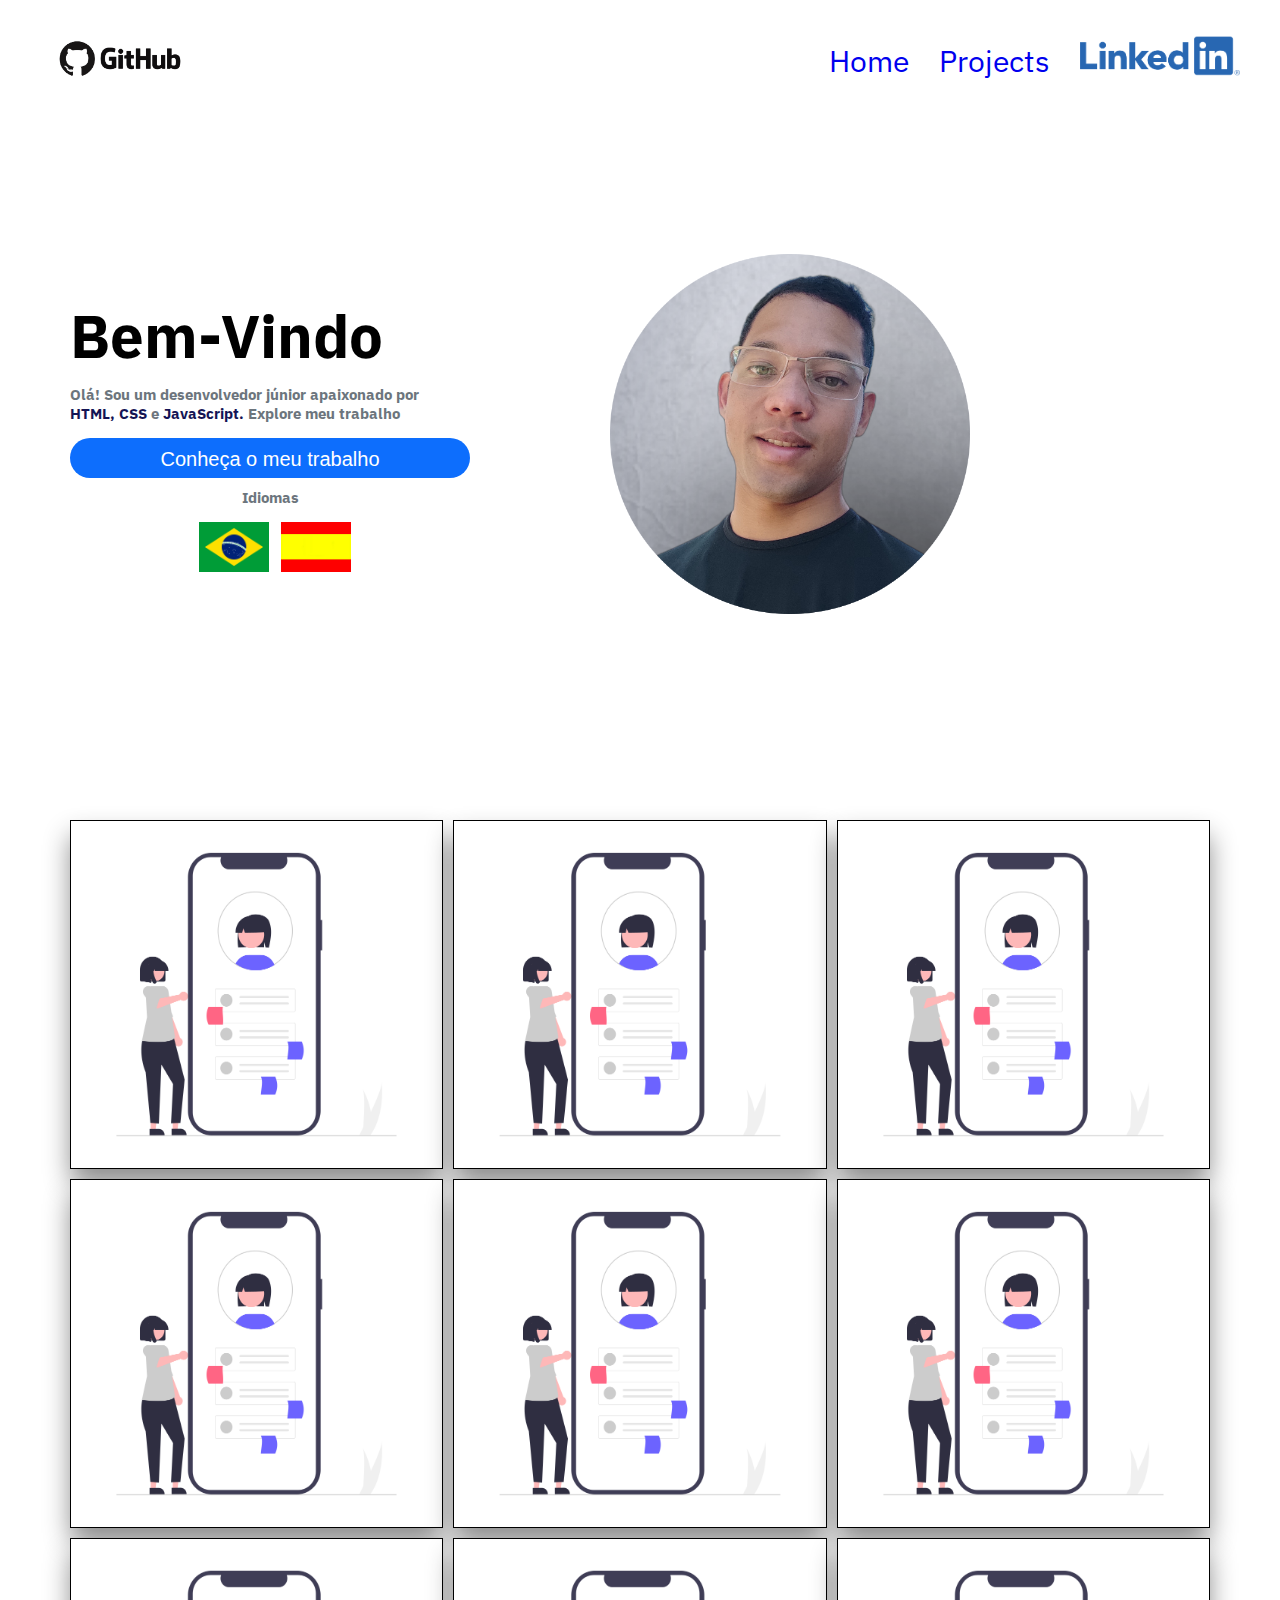
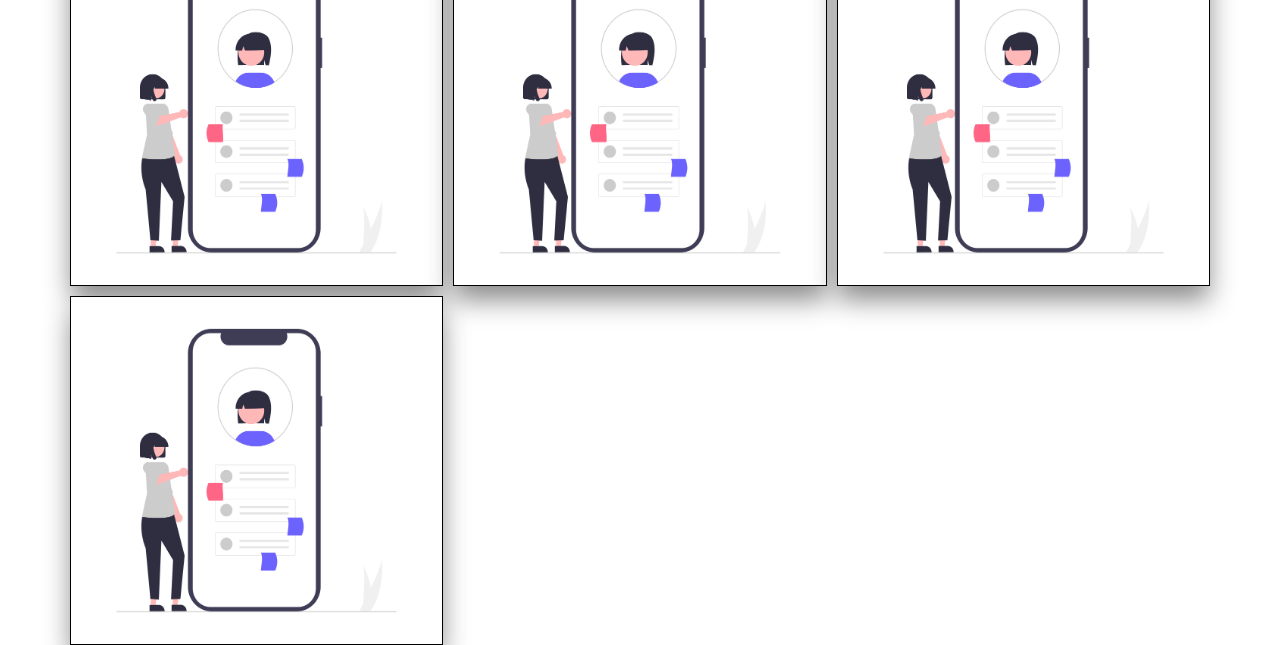
==== index.html @ db689c76 "colocando estilos no element" ====
<!DOCTYPE html>
<html lang="pt-br">

<head>
    <meta charset="UTF-8">
    <link rel="preconnect" href="https://fonts.gstatic.com" crossorigin>
    <link rel="preconnect" href="https://fonts.googleapis.com">
    <meta name="viewport" content="width=device-width, initial-scale=1.0">
    <link rel="stylesheet" href="./style/style.css">
    <script type="module" src="./scrips/script.js"></script>
    <link
        href="https://fonts.googleapis.com/css2?family=IBM+Plex+Sans:ital,wght@;0,500;0,600;1,700&family=Roboto:wght@400;700&display=swap"
        rel="stylesheet">
    <title>Portifolio</title>
</head>
<header>
    <a href="https://github.com/Eliascolin"><img src="./img/githubImagi.png" alt="GitHub Image"></a>
    <ul>
        <li><a href="#">Home</a></li>
        <li><a href="#Projects">Projects</a></li>
        <li><a href="https://www.linkedin.com/in/elias-colina-268829264/"><img src="./img/linkedin.png"
                    alt="LinkedIn Image"></a></li>
    </ul>
</header>

<main>
    <section>
        <div class="section-container">
            <h1>Bem-Vindo</h1>
            <div class="section-text">
                <p>Olá! Sou um desenvolvedor júnior apaixonado por <br> <span>HTML, CSS</span> e
                    <span>JavaScript.</span> Explore meu trabalho </p>
                <button> <a href="#Projects">Conheça o meu trabalho</a></button>
            </div>
            <div class="flags-container">
                <p>Idiomas</p>
                <img src="./img/bandera_brasil.png" alt="Brazil Flag">
                <img src="./img/bandera_espanha.png" alt="Spain Flag">
            </div>
        </div>
    </section>

    <div class="image-container">
        <img src="./img/profile-pic (2).png" alt="foto do pessoal de aprecentaçao">
    </div>
</main>

<section id="Projects">


    

    <div class="element">

        <a href="">
            <figure>

                <img src="./img/Projects img/todo-projet.png" alt="projeto tu-do">
                <div class="capa">

                    <h3>Lorem.</h3>
                    <p>
                        Lorem ipsum dolor sit amet consectetur adipisicing.
                    </p>


                </div>
                <p>Elemento 2</p>


            </figure>
        </a>

    </div>

    <div class="element">

        <a href="">
            <figure>

                <img src="./img/Projects img/todo-projet.png" alt="projeto tu-do">
                <div class="capa">

                    <h3>Lorem.</h3>
                    <p>
                        Lorem ipsum dolor sit amet consectetur adipisicing.
                    </p>


                </div>
                <p>Elemento 2</p>


            </figure>
        </a>

    </div>

    <div class="element">

        <a href="">
            <figure>

                <img src="./img/Projects img/todo-projet.png" alt="projeto tu-do">
                <div class="capa">

                    <h3>Lorem.</h3>
                    <p>
                        Lorem ipsum dolor sit amet consectetur adipisicing.
                    </p>


                </div>
                <p>Elemento 2</p>


            </figure>
        </a>

    </div>

    <div class="element">

        <a href="">
            <figure>

                <img src="./img/Projects img/todo-projet.png" alt="projeto tu-do">
                <div class="capa">

                    <h3>Lorem.</h3>
                    <p>
                        Lorem ipsum dolor sit amet consectetur adipisicing.
                    </p>


                </div>
                <p>Elemento 2</p>


            </figure>
        </a>

    </div>

    <div class="element">

        <a href="">
            <figure>

                <img src="./img/Projects img/todo-projet.png" alt="projeto tu-do">
                <div class="capa">

                    <h3>Lorem.</h3>
                    <p>
                        Lorem ipsum dolor sit amet consectetur adipisicing.
                    </p>


                </div>
                <p>Elemento 2</p>


            </figure>
        </a>

    </div>

    <div class="element">

        <a href="">
            <figure>

                <img src="./img/Projects img/todo-projet.png" alt="projeto tu-do">
                <div class="capa">

                    <h3>Lorem.</h3>
                    <p>
                        Lorem ipsum dolor sit amet consectetur adipisicing.
                    </p>


                </div>
                <p>Elemento 2</p>


            </figure>
        </a>

    </div>
    <div class="element">

        <a href="">
            <figure>

                <img src="./img/Projects img/todo-projet.png" alt="projeto tu-do">
                <div class="capa">

                    <h3>Lorem.</h3>
                    <p>
                        Lorem ipsum dolor sit amet consectetur adipisicing.
                    </p>


                </div>
                <p>Elemento 2</p>


            </figure>
        </a>

    </div>

    <div class="element">

        <a href="">
            <figure>

                <img src="./img/Projects img/todo-projet.png" alt="projeto tu-do">
                <div class="capa">

                    <h3>Lorem.</h3>
                    <p>
                        Lorem ipsum dolor sit amet consectetur adipisicing.
                    </p>


                </div>
                <p>Elemento 2</p>


            </figure>
        </a>

    </div>

    <div class="element">

        <a href="">
            <figure>

                <img src="./img/Projects img/todo-projet.png" alt="projeto tu-do">
                <div class="capa">

                    <h3>Lorem.</h3>
                    <p>
                        Lorem ipsum dolor sit amet consectetur adipisicing.
                    </p>


                </div>
                <p>Elemento 2</p>


            </figure>
        </a>

    </div>

    <div class="element">

        <a href="">
            <figure>

                <img src="./img/Projects img/todo-projet.png" alt="projeto tu-do">
                <div class="capa">

                    <h3>Lorem.</h3>
                    <p>
                        Lorem ipsum dolor sit amet consectetur adipisicing.
                    </p>


                </div>
                <p>Elemento 2</p>


            </figure>
        </a>

    </div>



</section>

</body>

</html>
---- style/style.css ----
*{
margin: 0;
padding: 0;
box-sizing: border-box;
text-decoration: none;
list-style: none;
}



 :root{
   font-size: 62.5%;
   font-family: "IBM Plex Sans", sans-serif;
   --bs-btn-bg: #0d6efd;
   --bs-white: #fff;
  
    
} 


header{

width: 100%;
height: 12rem;
display: flex;
justify-content: space-between;
align-items: center;
padding: 4em;

}

header ul{

    display: flex;
    gap: 3rem;
    font-size: 3em;
    align-items: center;
    

}



header img{

    max-width: 100%;
    width: 16rem;
   

}


main{
    display: flex;
    justify-content: space-between;
    padding: 7rem;
    width: 100%;
    height: 70vh;
    align-items: center;

    
    }





.section-container{



display: flex;
flex-direction: column;
gap: 1em;


}

.section-container h1{

font-size: 6em;
font-weight: 700;
font-style: normal;
}

.section-container p{


    font-size: 1.5em;
    font-weight: 700;
    font-style: normal;
    margin-bottom: 1em;
    color: #6c757d;

}

.section-container span{
    font-size: 1em;
color: rgb(20, 20, 85);
}


.section-container button{

    background-color: var(--bs-btn-bg);
    width: 30em;
    height: 3em;
    border-radius: 150px;
    border: none;
 
    
    padding: 1rem;
    cursor: pointer;
    
}

button a{
    color: var(--bs-white);
    font-size: 1.5em;

}

.flags-container{


    text-align: center;
    
}

.flags-container img{

width: 7rem;
height:5rem;
margin-left: 1rem;

}

.image-container img{

width: 60%;


}


#Projects{
    width: 100%;
    height: 100vh;
    padding: 7rem;
    display: grid;
      grid-template-columns: repeat(3, 1fr); 
      gap: 10px;
    
    }
    
    
    
    .element {
        border: 1px solid black; 
        display: flex;
        justify-content: center;
        align-items: center;
       
      }

      .element figure{

position: relative;

height: 100%;
width: 100%;
background-color: #0d6efd;
overflow: hidden;
box-shadow: 0px 15px 25px rgba(0, 0, 0, 0.459);
cursor: pointer;

      }
      .element a{

width: 100%;
height: 100%;


      }


    

      .element figure img{

        width: 100%;
        height: 100%;
        transition: all 500ms ease-in-out;
        
        
              }


              .element figure .capa{

position: absolute;
background-color: rgba(0, 0, 0, 0.6);
top: 0;
width: 100%;
height: 100%;
visibility: hidden;
opacity: 0;
transition: all 500ms ease-in-out;
text-align: center;
color: var(--bs-white);

        
              }


              .element figure:hover > .capa {

opacity: 1;
visibility: visible;

              }


             
              .element figure .capa h3{

                margin-bottom: 120px;
                margin-top: 20px;
                transition: all 500ms ease-in-out;
                font-size: 2em;
                font-weight: bold;
                                      } 

            .element figure .capa p{

font-weight: bold;

            }                      



                      .element figure:hover > .capa h3{

                         margin-top: 70px;
                         margin-bottom: 3px;

                      }
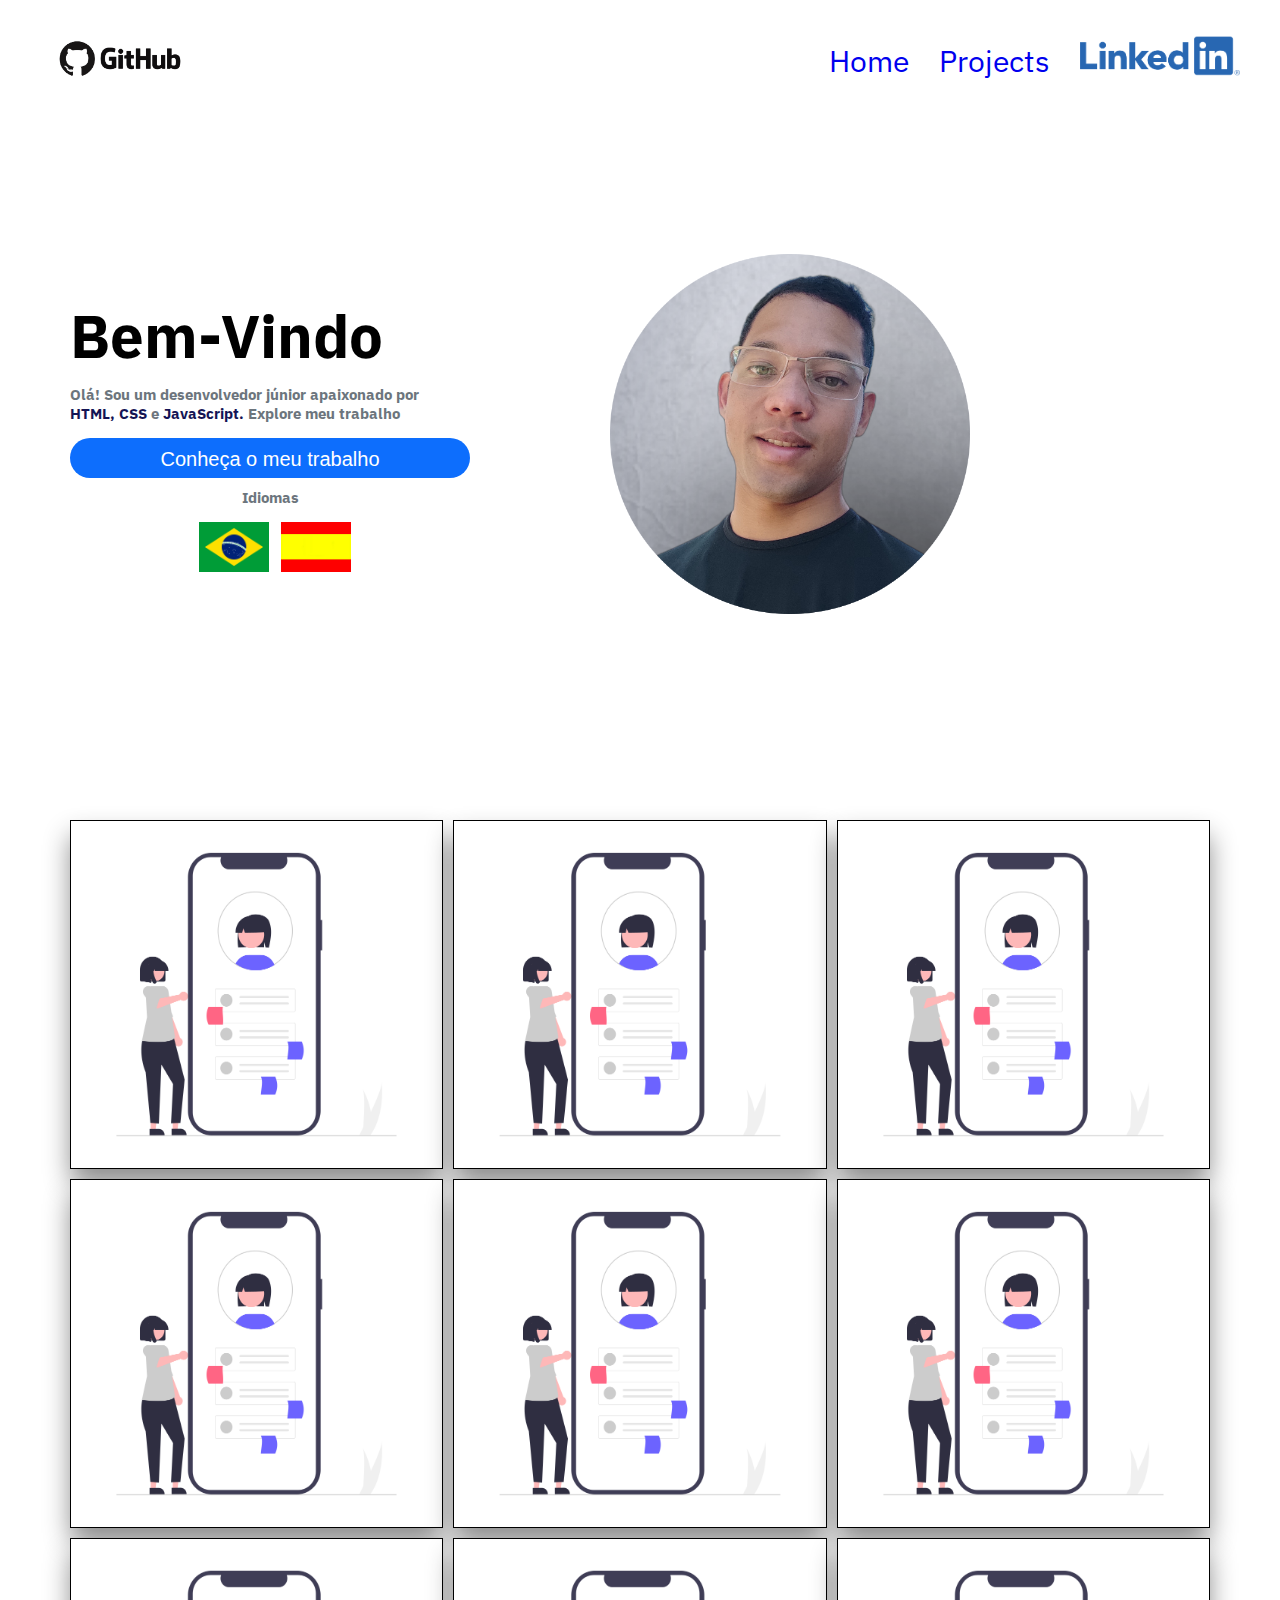
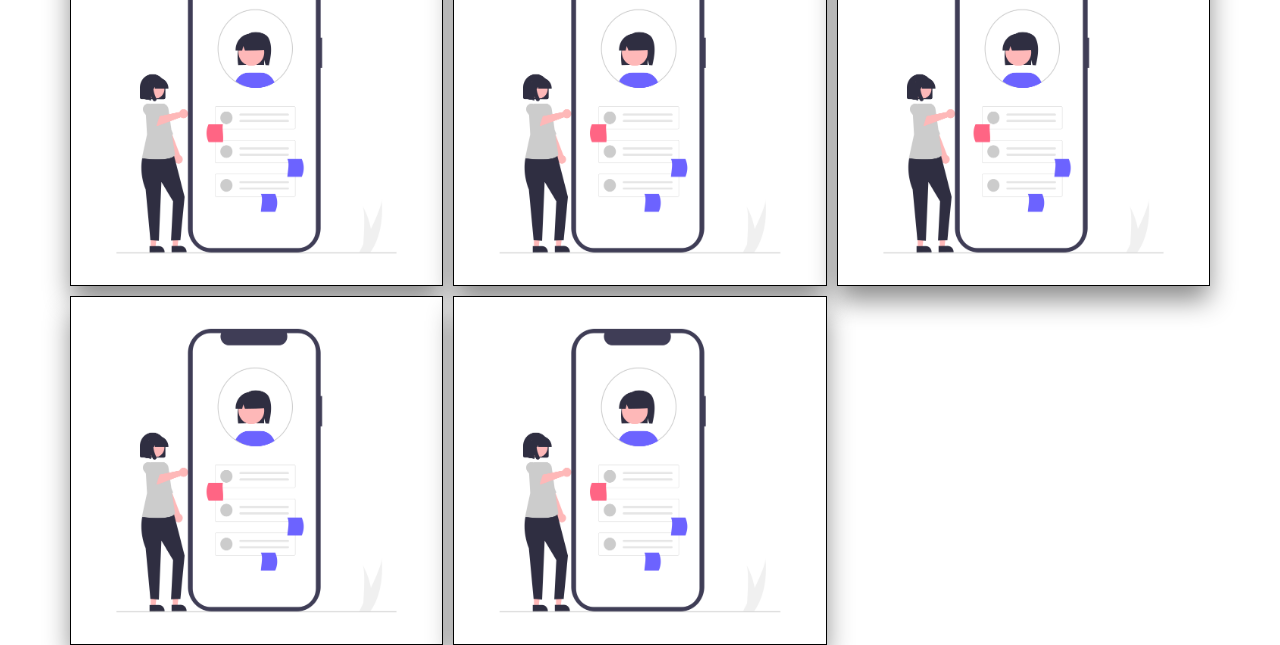
==== commit 72c15c68: "colocando os primeiros projetos" ====
--- a/index.html
+++ b/index.html
@@ -46,240 +46,154 @@
 </main>
 
 <section id="Projects">
-
-
-    
-
-    <div class="element">
-
-        <a href="">
-            <figure>
-
-                <img src="./img/Projects img/todo-projet.png" alt="projeto tu-do">
-                <div class="capa">
-
-                    <h3>Lorem.</h3>
-                    <p>
-                        Lorem ipsum dolor sit amet consectetur adipisicing.
-                    </p>
-
-
-                </div>
-                <p>Elemento 2</p>
-
-
-            </figure>
-        </a>
-
-    </div>
-
-    <div class="element">
-
-        <a href="">
-            <figure>
-
-                <img src="./img/Projects img/todo-projet.png" alt="projeto tu-do">
-                <div class="capa">
-
-                    <h3>Lorem.</h3>
-                    <p>
-                        Lorem ipsum dolor sit amet consectetur adipisicing.
-                    </p>
-
-
-                </div>
-                <p>Elemento 2</p>
-
-
-            </figure>
-        </a>
-
-    </div>
-
-    <div class="element">
-
-        <a href="">
-            <figure>
-
-                <img src="./img/Projects img/todo-projet.png" alt="projeto tu-do">
-                <div class="capa">
-
-                    <h3>Lorem.</h3>
-                    <p>
-                        Lorem ipsum dolor sit amet consectetur adipisicing.
-                    </p>
-
-
-                </div>
-                <p>Elemento 2</p>
-
-
-            </figure>
-        </a>
-
-    </div>
-
-    <div class="element">
-
-        <a href="">
-            <figure>
-
-                <img src="./img/Projects img/todo-projet.png" alt="projeto tu-do">
-                <div class="capa">
-
-                    <h3>Lorem.</h3>
-                    <p>
-                        Lorem ipsum dolor sit amet consectetur adipisicing.
-                    </p>
-
-
-                </div>
-                <p>Elemento 2</p>
-
-
-            </figure>
-        </a>
-
-    </div>
-
-    <div class="element">
-
-        <a href="">
-            <figure>
-
-                <img src="./img/Projects img/todo-projet.png" alt="projeto tu-do">
-                <div class="capa">
-
-                    <h3>Lorem.</h3>
-                    <p>
-                        Lorem ipsum dolor sit amet consectetur adipisicing.
-                    </p>
-
-
-                </div>
-                <p>Elemento 2</p>
-
-
-            </figure>
-        </a>
-
-    </div>
-
-    <div class="element">
-
-        <a href="">
-            <figure>
-
-                <img src="./img/Projects img/todo-projet.png" alt="projeto tu-do">
-                <div class="capa">
-
-                    <h3>Lorem.</h3>
-                    <p>
-                        Lorem ipsum dolor sit amet consectetur adipisicing.
-                    </p>
-
-
-                </div>
-                <p>Elemento 2</p>
-
-
-            </figure>
-        </a>
-
-    </div>
-    <div class="element">
-
-        <a href="">
-            <figure>
-
-                <img src="./img/Projects img/todo-projet.png" alt="projeto tu-do">
-                <div class="capa">
-
-                    <h3>Lorem.</h3>
-                    <p>
-                        Lorem ipsum dolor sit amet consectetur adipisicing.
-                    </p>
-
-
-                </div>
-                <p>Elemento 2</p>
-
-
-            </figure>
-        </a>
-
-    </div>
-
-    <div class="element">
-
-        <a href="">
-            <figure>
-
-                <img src="./img/Projects img/todo-projet.png" alt="projeto tu-do">
-                <div class="capa">
-
-                    <h3>Lorem.</h3>
-                    <p>
-                        Lorem ipsum dolor sit amet consectetur adipisicing.
-                    </p>
-
-
-                </div>
-                <p>Elemento 2</p>
-
-
-            </figure>
-        </a>
-
-    </div>
-
-    <div class="element">
-
-        <a href="">
-            <figure>
-
-                <img src="./img/Projects img/todo-projet.png" alt="projeto tu-do">
-                <div class="capa">
-
-                    <h3>Lorem.</h3>
-                    <p>
-                        Lorem ipsum dolor sit amet consectetur adipisicing.
-                    </p>
-
-
-                </div>
-                <p>Elemento 2</p>
-
-
-            </figure>
-        </a>
-
-    </div>
-
-    <div class="element">
-
-        <a href="">
-            <figure>
-
-                <img src="./img/Projects img/todo-projet.png" alt="projeto tu-do">
-                <div class="capa">
-
-                    <h3>Lorem.</h3>
-                    <p>
-                        Lorem ipsum dolor sit amet consectetur adipisicing.
-                    </p>
-
-
-                </div>
-                <p>Elemento 2</p>
-
-
-            </figure>
-        </a>
-
-    </div>
-
-
+    <div class="element">
+        <a href="https://eliascolin.github.io/checkpointIIToDo/" target="_blank">
+            <figure>
+                <img src="./img/Projects img/todo-projet.png" alt="projeto to-do">
+                <div class="capa">
+                    <h3>To-do</h3>
+                    <p>Este projeto visa organizar as tags de entrada de forma a garantir que elas só sejam funcionais quando contiverem os dados necessários. Isso ajuda a garantir que apenas informações válidas sejam submetidas através do formulário.</p>
+                </div>
+                <p>Elemento 2</p>
+            </figure>
+        </a>
+    </div>
+
+   
+
+    <div class="element">
+        <a href="" target="_blank">
+            <figure>
+                <img src="./img/Projects img/todo-projet.png" alt="projeto to-do">
+                <div class="capa">
+                    <h3>Lorem.</h3>
+                    <p>Lorem ipsum dolor sit amet consectetur adipisicing.</p>
+                </div>
+                <p>Elemento 2</p>
+            </figure>
+        </a>
+    </div>
+
+
+    <div class="element">
+        <a href="" target="_blank">
+            <figure>
+                <img src="./img/Projects img/todo-projet.png" alt="projeto to-do">
+                <div class="capa">
+                    <h3>Lorem.</h3>
+                    <p>Lorem ipsum dolor sit amet consectetur adipisicing.</p>
+                </div>
+                <p>Elemento 2</p>
+            </figure>
+        </a>
+    </div>
+
+    <div class="element">
+        <a href="" target="_blank">
+            <figure>
+                <img src="./img/Projects img/todo-projet.png" alt="projeto to-do">
+                <div class="capa">
+                    <h3>Lorem.</h3>
+                    <p>Lorem ipsum dolor sit amet consectetur adipisicing.</p>
+                </div>
+                <p>Elemento 2</p>
+            </figure>
+        </a>
+    </div>
+
+    <div class="element">
+        <a href="" target="_blank">
+            <figure>
+                <img src="./img/Projects img/todo-projet.png" alt="projeto to-do">
+                <div class="capa">
+                    <h3>Lorem.</h3>
+                    <p>Lorem ipsum dolor sit amet consectetur adipisicing.</p>
+                </div>
+                <p>Elemento 2</p>
+            </figure>
+        </a>
+    </div>
+
+    <div class="element">
+        <a href="" target="_blank">
+            <figure>
+                <img src="./img/Projects img/todo-projet.png" alt="projeto to-do">
+                <div class="capa">
+                    <h3>Lorem.</h3>
+                    <p>Lorem ipsum dolor sit amet consectetur adipisicing.</p>
+                </div>
+                <p>Elemento 2</p>
+            </figure>
+        </a>
+    </div>
+
+    <div class="element">
+        <a href="" target="_blank">
+            <figure>
+                <img src="./img/Projects img/todo-projet.png" alt="projeto to-do">
+                <div class="capa">
+                    <h3>Lorem.</h3>
+                    <p>Lorem ipsum dolor sit amet consectetur adipisicing.</p>
+                </div>
+                <p>Elemento 2</p>
+            </figure>
+        </a>
+    </div>
+
+    <div class="element">
+        <a href="" target="_blank">
+            <figure>
+                <img src="./img/Projects img/todo-projet.png" alt="projeto to-do">
+                <div class="capa">
+                    <h3>Lorem.</h3>
+                    <p>Lorem ipsum dolor sit amet consectetur adipisicing.</p>
+                </div>
+                <p>Elemento 2</p>
+            </figure>
+        </a>
+    </div>
+
+    <div class="element">
+        <a href="" target="_blank">
+            <figure>
+                <img src="./img/Projects img/todo-projet.png" alt="projeto to-do">
+                <div class="capa">
+                    <h3>Lorem.</h3>
+                    <p>Lorem ipsum dolor sit amet consectetur adipisicing.</p>
+                </div>
+                <p>Elemento 2</p>
+            </figure>
+        </a>
+    </div>
+
+    <div class="element">
+        <a href="" target="_blank">
+            <figure>
+                <img src="./img/Projects img/todo-projet.png" alt="projeto to-do">
+                <div class="capa">
+                    <h3>Lorem.</h3>
+                    <p>Lorem ipsum dolor sit amet consectetur adipisicing.</p>
+                </div>
+                <p>Elemento 2</p>
+            </figure>
+        </a>
+    </div>
+
+    <div class="element">
+        <a href="" target="_blank">
+            <figure>
+                <img src="./img/Projects img/todo-projet.png" alt="projeto to-do">
+                <div class="capa">
+                    <h3>Lorem.</h3>
+                    <p>Lorem ipsum dolor sit amet consectetur adipisicing.</p>
+                </div>
+                <p>Elemento 2</p>
+            </figure>
+        </a>
+    </div>
+
+
+   
 
 </section>
 
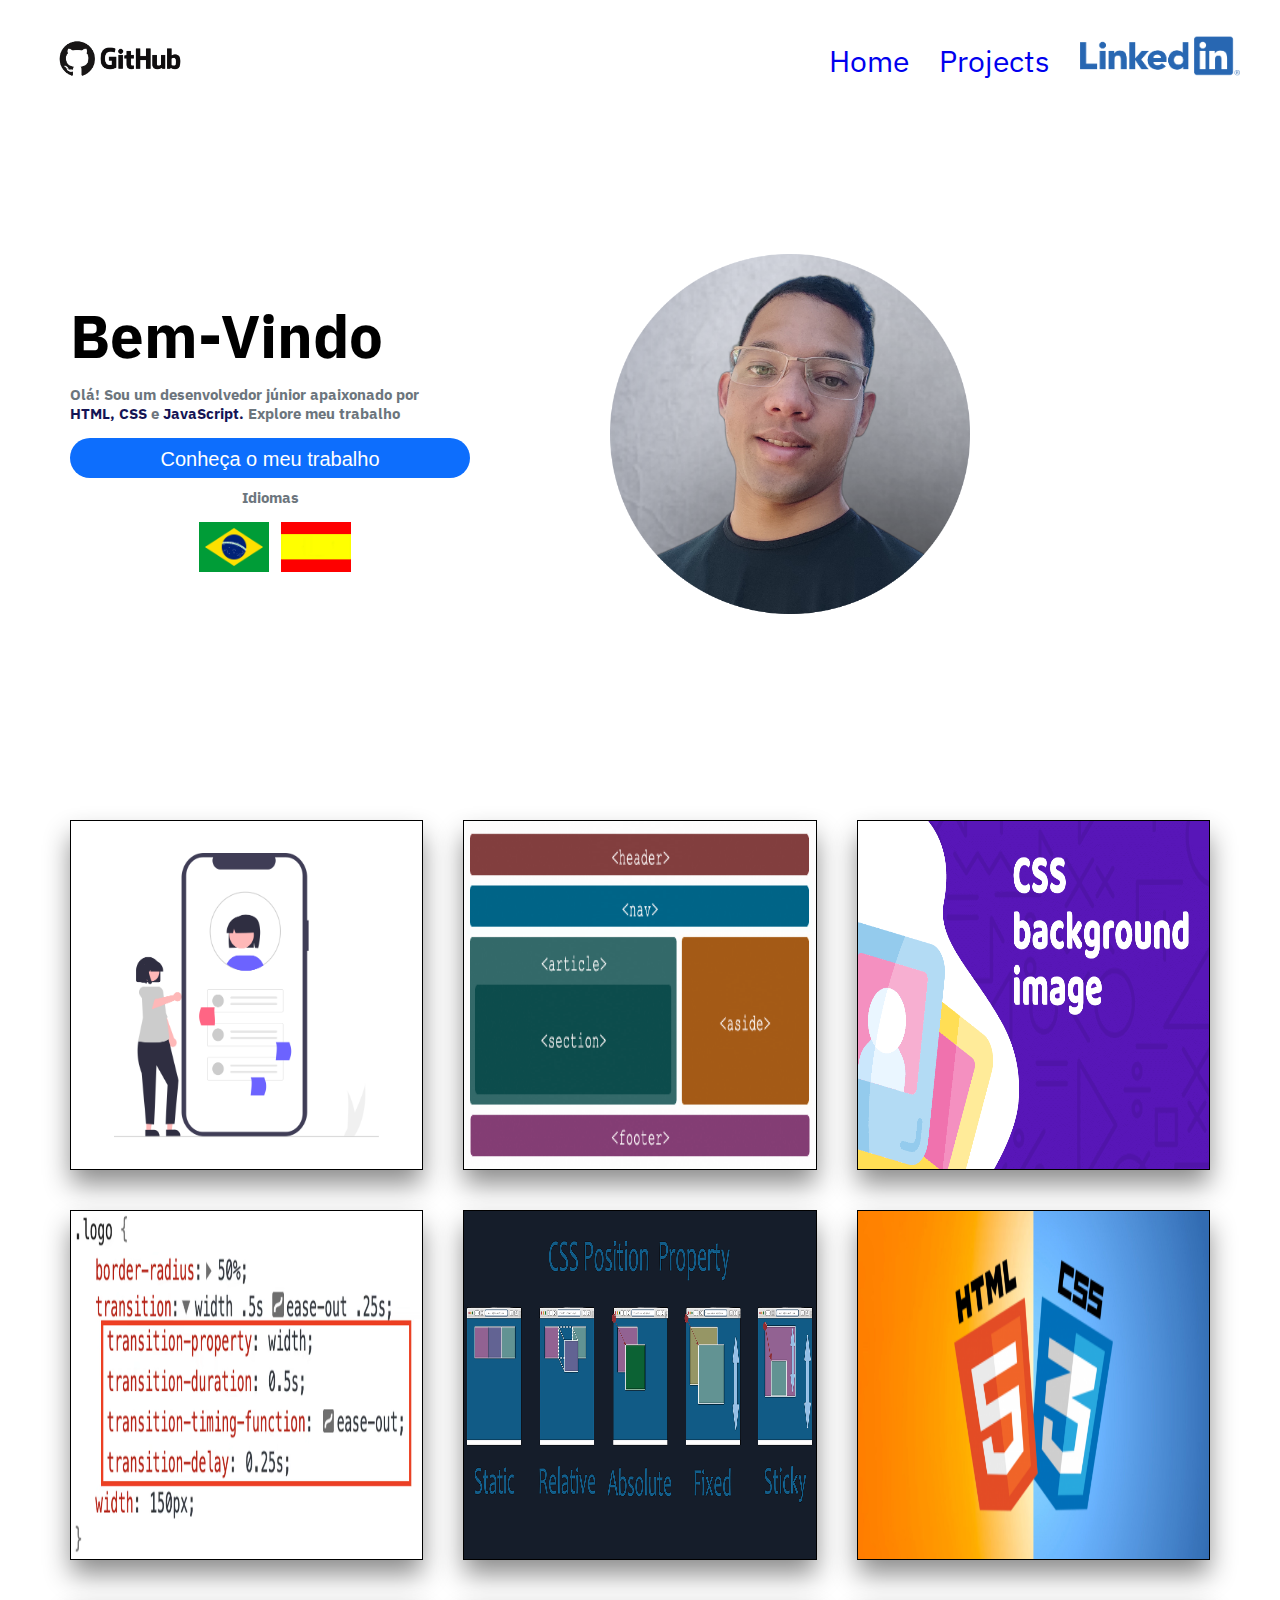
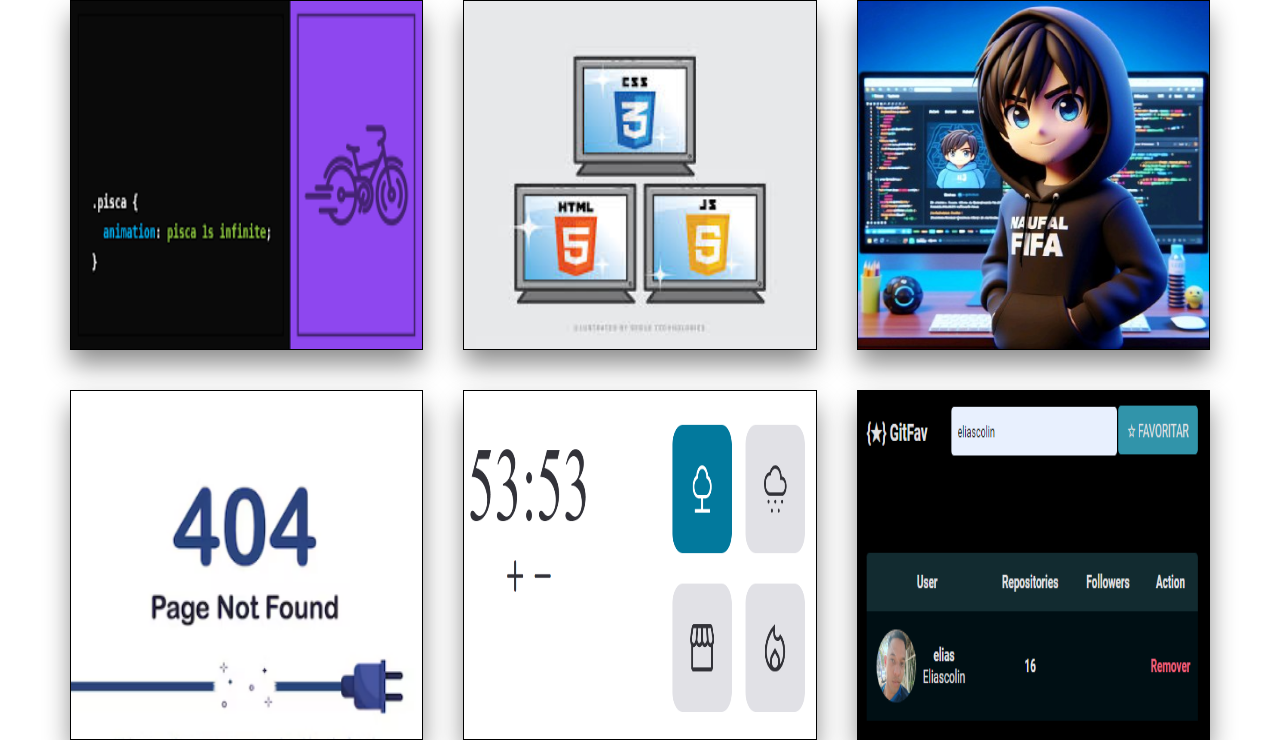
==== commit f974d788: "colocando o conteudo" ====
--- a/index.html
+++ b/index.html
@@ -29,7 +29,8 @@
             <h1>Bem-Vindo</h1>
             <div class="section-text">
                 <p>Olá! Sou um desenvolvedor júnior apaixonado por <br> <span>HTML, CSS</span> e
-                    <span>JavaScript.</span> Explore meu trabalho </p>
+                    <span>JavaScript.</span> Explore meu trabalho
+                </p>
                 <button> <a href="#Projects">Conheça o meu trabalho</a></button>
             </div>
             <div class="flags-container">
@@ -52,148 +53,196 @@
                 <img src="./img/Projects img/todo-projet.png" alt="projeto to-do">
                 <div class="capa">
                     <h3>To-do</h3>
-                    <p>Este projeto visa organizar as tags de entrada de forma a garantir que elas só sejam funcionais quando contiverem os dados necessários. Isso ajuda a garantir que apenas informações válidas sejam submetidas através do formulário.</p>
-                </div>
-                <p>Elemento 2</p>
-            </figure>
-        </a>
-    </div>
-
-   
-
-    <div class="element">
-        <a href="" target="_blank">
-            <figure>
-                <img src="./img/Projects img/todo-projet.png" alt="projeto to-do">
-                <div class="capa">
-                    <h3>Lorem.</h3>
-                    <p>Lorem ipsum dolor sit amet consectetur adipisicing.</p>
-                </div>
-                <p>Elemento 2</p>
-            </figure>
-        </a>
-    </div>
-
-
-    <div class="element">
-        <a href="" target="_blank">
-            <figure>
-                <img src="./img/Projects img/todo-projet.png" alt="projeto to-do">
-                <div class="capa">
-                    <h3>Lorem.</h3>
-                    <p>Lorem ipsum dolor sit amet consectetur adipisicing.</p>
-                </div>
-                <p>Elemento 2</p>
-            </figure>
-        </a>
-    </div>
-
-    <div class="element">
-        <a href="" target="_blank">
-            <figure>
-                <img src="./img/Projects img/todo-projet.png" alt="projeto to-do">
-                <div class="capa">
-                    <h3>Lorem.</h3>
-                    <p>Lorem ipsum dolor sit amet consectetur adipisicing.</p>
-                </div>
-                <p>Elemento 2</p>
-            </figure>
-        </a>
-    </div>
-
-    <div class="element">
-        <a href="" target="_blank">
-            <figure>
-                <img src="./img/Projects img/todo-projet.png" alt="projeto to-do">
-                <div class="capa">
-                    <h3>Lorem.</h3>
-                    <p>Lorem ipsum dolor sit amet consectetur adipisicing.</p>
-                </div>
-                <p>Elemento 2</p>
-            </figure>
-        </a>
-    </div>
-
-    <div class="element">
-        <a href="" target="_blank">
-            <figure>
-                <img src="./img/Projects img/todo-projet.png" alt="projeto to-do">
-                <div class="capa">
-                    <h3>Lorem.</h3>
-                    <p>Lorem ipsum dolor sit amet consectetur adipisicing.</p>
-                </div>
-                <p>Elemento 2</p>
-            </figure>
-        </a>
-    </div>
-
-    <div class="element">
-        <a href="" target="_blank">
-            <figure>
-                <img src="./img/Projects img/todo-projet.png" alt="projeto to-do">
-                <div class="capa">
-                    <h3>Lorem.</h3>
-                    <p>Lorem ipsum dolor sit amet consectetur adipisicing.</p>
-                </div>
-                <p>Elemento 2</p>
-            </figure>
-        </a>
-    </div>
-
-    <div class="element">
-        <a href="" target="_blank">
-            <figure>
-                <img src="./img/Projects img/todo-projet.png" alt="projeto to-do">
-                <div class="capa">
-                    <h3>Lorem.</h3>
-                    <p>Lorem ipsum dolor sit amet consectetur adipisicing.</p>
-                </div>
-                <p>Elemento 2</p>
-            </figure>
-        </a>
-    </div>
-
-    <div class="element">
-        <a href="" target="_blank">
-            <figure>
-                <img src="./img/Projects img/todo-projet.png" alt="projeto to-do">
-                <div class="capa">
-                    <h3>Lorem.</h3>
-                    <p>Lorem ipsum dolor sit amet consectetur adipisicing.</p>
-                </div>
-                <p>Elemento 2</p>
-            </figure>
-        </a>
-    </div>
-
-    <div class="element">
-        <a href="" target="_blank">
-            <figure>
-                <img src="./img/Projects img/todo-projet.png" alt="projeto to-do">
-                <div class="capa">
-                    <h3>Lorem.</h3>
-                    <p>Lorem ipsum dolor sit amet consectetur adipisicing.</p>
-                </div>
-                <p>Elemento 2</p>
-            </figure>
-        </a>
-    </div>
-
-    <div class="element">
-        <a href="" target="_blank">
-            <figure>
-                <img src="./img/Projects img/todo-projet.png" alt="projeto to-do">
-                <div class="capa">
-                    <h3>Lorem.</h3>
-                    <p>Lorem ipsum dolor sit amet consectetur adipisicing.</p>
-                </div>
-                <p>Elemento 2</p>
-            </figure>
-        </a>
-    </div>
-
-
-   
+                    <p>Este projeto visa organizar as tags de entrada de forma a garantir que elas só sejam funcionais
+                        quando contiverem os dados necessários. Isso ajuda a garantir que apenas informações válidas
+                        sejam submetidas através do formulário.</p>
+                </div>
+
+            </figure>
+        </a>
+    </div>
+
+
+
+    <div class="element">
+        <a href="./projectos/projecto 2/index.html" target="_blank">
+            <figure>
+                <img src="./img/Projects img/projec 02 semantica.png" alt="semantica">
+                <div class="capa">
+                    <h3>semantica</h3>
+                    <p>Neste projeto se pode aprender um poco da semantica na hora de organizar as tag HTML</p>
+                </div>
+
+            </figure>
+        </a>
+    </div>
+
+
+    <div class="element">
+        <a href="./projectos/projecto 3/index.html" target="_blank">
+            <figure>
+                <img src="./img/Projects img/projecto 03 css background.png" alt=" imagem de background no css">
+                <div class="capa">
+                    <h3>background</h3>
+                    <p>No meu primeiro projeto, aprendi muito sobre backgrounds! Descobri como escolher
+                        imagens que se encaixam perfeitamente e ajustar as cores para criar um visual
+                        impressionante. Foi uma experiência incrível que me ensinou muito</p>
+                </div>
+
+            </figure>
+        </a>
+    </div>
+
+    <div class="element">
+        <a href="./projectos/projecto 4/index.html" target="_blank">
+            <figure>
+                <img src="./img/Projects img/transiciones projecto 04.png" alt="transicões css">
+                <div class="capa">
+                    <h3>Transicões css</h3>
+                    <p>Neste projeto, aprendi sobre as transições em CSS. São incríveis! Elas são responsáveis
+                        por adicionar aqueles efeitos suaves aos elementos da página quando algo muda, como a cor
+                        de um botão ao passar o mouse. Descobrir como implementá-las foi
+                        demais e já estou aplicando em meus projetos para deixá-los mais dinâmicos e atraentes!</p>
+                </div>
+                <p>Projecto 04</p>
+            </figure>
+        </a>
+    </div>
+
+    <div class="element">
+        <a href="./projectos/projecto 5/index.html.html" target="_blank">
+            <figure>
+                <img src="./img/Projects img/projecto 05 pisition.png" alt="Position em css">
+                <div class="capa">
+                    <h3>Position</h3>
+                    <p>No mundo do CSS, as posições são fundamentais! Elas determinam como os elementos são dispostos na
+                        página,
+                        seja no topo, no meio ou no fim. Aprender sobre as diferentes posições, como absolute, relative
+                        e fixed,
+                        me permitiu criar layouts incríveis e responsivos. Com as posições em CSS, posso posicionar os
+                        elementos exatamente onde quero e
+                        garantir que minha página tenha a aparência desejada em qualquer dispositivo!</p>
+                </div>
+                <p>Pojeto 05</p>
+            </figure>
+        </a>
+    </div>
+
+    <div class="element">
+        <a href="./projectos/projecto 6/index.html" target="_blank">
+            <figure>
+                <img src="./img/Projects img/projeto 06.png" alt="html e css">
+                <div class="capa">
+                    <h3>Html e css</h3>
+                    <p>Aprendi muito sobre design web recentemente! Descobri como usar transições em CSS para adicionar
+                        movimento suave aos elementos da página e como as posições em CSS são fundamentais para dispor
+                        os elementos no layout.
+                        Essas habilidades têm me permitido criar designs visualmente atraentes e funcionais!</p>
+                </div>
+
+            </figure>
+        </a>
+    </div>
+
+    <div class="element">
+        <a href="https://eliascolin.github.io/DH-checkpoint/" target="_blank">
+            <figure>
+                <img src="./img/Projects img/pojeto 07.png" alt="projeto 07 animaçao">
+                <div class="capa">
+                    <h3>Animação</h3>
+                    <p>Recentemente, aprimorei minhas habilidades em design web, dominando animações CSS e a 
+                        colaboração eficiente no GitHub. Agora posso criar projetos web impactantes
+                         e contribuir produtivamente em equipes de desenvolvimento.</p>
+                </div>
+
+            </figure>
+        </a>
+    </div>
+
+    <div class="element">
+        <a href="https://eliascolin.github.io/proyecto02/" target="_blank">
+            <figure>
+                <img src="./img/Projects img/projeto 08.png" alt="imagem de HTML CSS JavaScript">
+                <div class="capa">
+                    <h3>HTML CSS JavaScript</h3>
+                    <p>Desenvolvi um projeto envolvente com HTML, CSS e JavaScript: um relógio digital 
+                        interativo que exibe as horas com precisão. Essa experiência me permitiu explorar o 
+                        potencial dessas 
+                        tecnologias, criando algo funcional e visualmente atraente.</p>
+                </div>
+
+            </figure>
+        </a>
+    </div>
+
+    <div class="element">
+        <a href="https://eliascolin.github.io/proyecto/proyecto.html" target="_blank">
+            <figure>
+                <img src="./img/Projects img/projecto 09.png" alt="Projecto Video-Game">
+                <div class="capa">
+                    <h3>Desafio HTML</h3>
+                    <p>Este é o código HTML de um site promocional para o jogo EA SPORTS™ FIFA 23. Ele 
+                        contém links para estilos e scripts, juntamente com informações sobre o jogo, como data de 
+                        lançamento, preço e características. Também inclui vídeos, imagens e links para redes sociais,
+                         além de um rodapé com informações de contato.</p>
+                </div>
+                <p>Projecto 09</p>
+            </figure>
+        </a>
+    </div>
+
+    <div class="element">
+        <a href="./projectos/projecto 10/index.html" target="_blank">
+            <figure>
+                <img src="./img/Projects img/projecto 10.png" alt="projeto imc">
+                <div class="capa">
+                    <h3>Roteador de Páginas </h3>
+                    <p>Este código JavaScript implementa um roteador de páginas para um site, utilizando 
+                        módulos para acessar funcionalidades de outros arquivos, como 'elemens.js' e 'actions.js'.
+                         Ele gerencia diferentes rotas, como a página inicial, de exploração, do universo e uma página de
+                          erro 404. Também inclui eventos de clique para facilitar a navegação entre as páginas, 
+                        oferecendo uma base sólida para construir sites mais dinâmicos.</p>
+                </div>
+
+            </figure>
+        </a>
+    </div>
+
+    <div class="element">
+        <a href="./projectos/projecto 11/index.html" target="_blank">
+            <figure>
+                <img src="./img/Projects img/projecto 11.png" alt="projeto to-do">
+                <div class="capa">
+                    <h3>Temporizador com Áudio</h3>
+                    <p>Este JavaScript cria um temporizador regressivo e controla a reprodução de áudio.
+                         Inclui funções para atualizar o tempo, controlar os controles de música e definir 
+                         manualmente o tempo.
+                         Ideal para um temporizador interativo com música de fundo.</p>
+                </div>
+
+            </figure>
+        </a>
+    </div>
+
+
+
+
+    <div class="element">
+        <a href="./projectos/projecto 12/index.html" target="_blank">
+            <figure>
+                <img src="./img/Projects img/projecto 12.png" alt="projeto to-do">
+                <div class="capa">
+                    <h3>Perfis Favoritos do GitHub</h3>
+                    <p>Este JavaScript permite favoritar perfis do GitHub e exibi-los em uma tabela.
+                         Com a classe Favorites, os perfis são armazenados localmente e gerenciados dinamicamente.
+                          A classe FavoritesView cuida da interface, permitindo a adição e remoção de perfis na página.
+                           A classe GithubUser busca perfis na API do GitHub. 
+                        Oferece uma maneira simples e interativa de gerenciar perfis favoritos.</p>
+                </div>
+
+            </figure>
+        </a>
+    </div>
 
 </section>
 
--- a/style/style.css
+++ b/style/style.css
@@ -149,7 +149,7 @@
     padding: 7rem;
     display: grid;
       grid-template-columns: repeat(3, 1fr); 
-      gap: 10px;
+      gap: 4rem;
     
     }
     
@@ -160,8 +160,11 @@
         display: flex;
         justify-content: center;
         align-items: center;
+        height: 35rem;
        
       }
+
+    
 
       .element figure{
 
@@ -208,6 +211,7 @@
 transition: all 500ms ease-in-out;
 text-align: center;
 color: var(--bs-white);
+padding: 1em;
 
         
               }
@@ -224,24 +228,26 @@
              
               .element figure .capa h3{
 
-                margin-bottom: 120px;
-                margin-top: 20px;
+                margin-bottom: 9em;
+                margin-top: em;
                 transition: all 500ms ease-in-out;
-                font-size: 2em;
+                font-size: 3em;
                 font-weight: bold;
                                       } 
 
             .element figure .capa p{
-
+                font-size: 1.6em;
+                text-overflow: ellipsis;
 font-weight: bold;
 
+overflow: hidden;
             }                      
 
 
 
                       .element figure:hover > .capa h3{
 
-                         margin-top: 70px;
+                         margin-top: 1.5rem;
                          margin-bottom: 3px;
 
                       }
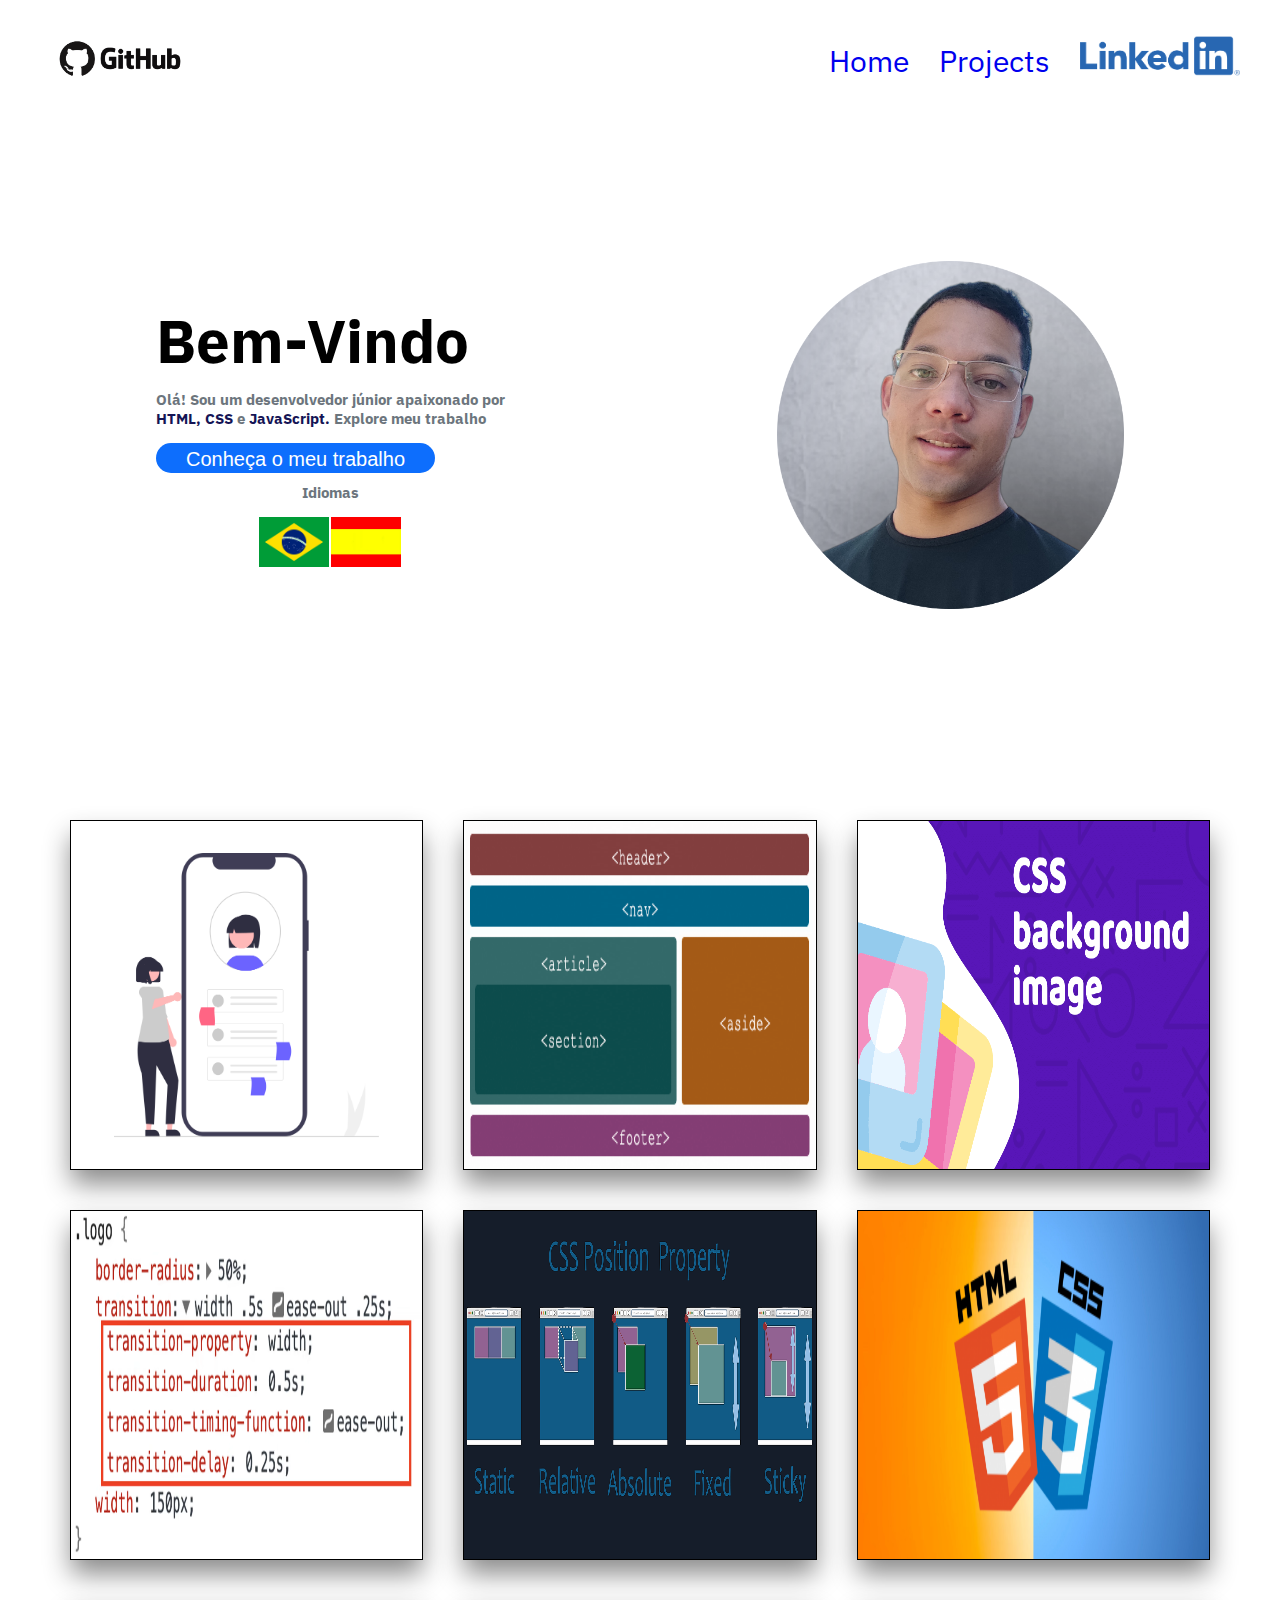
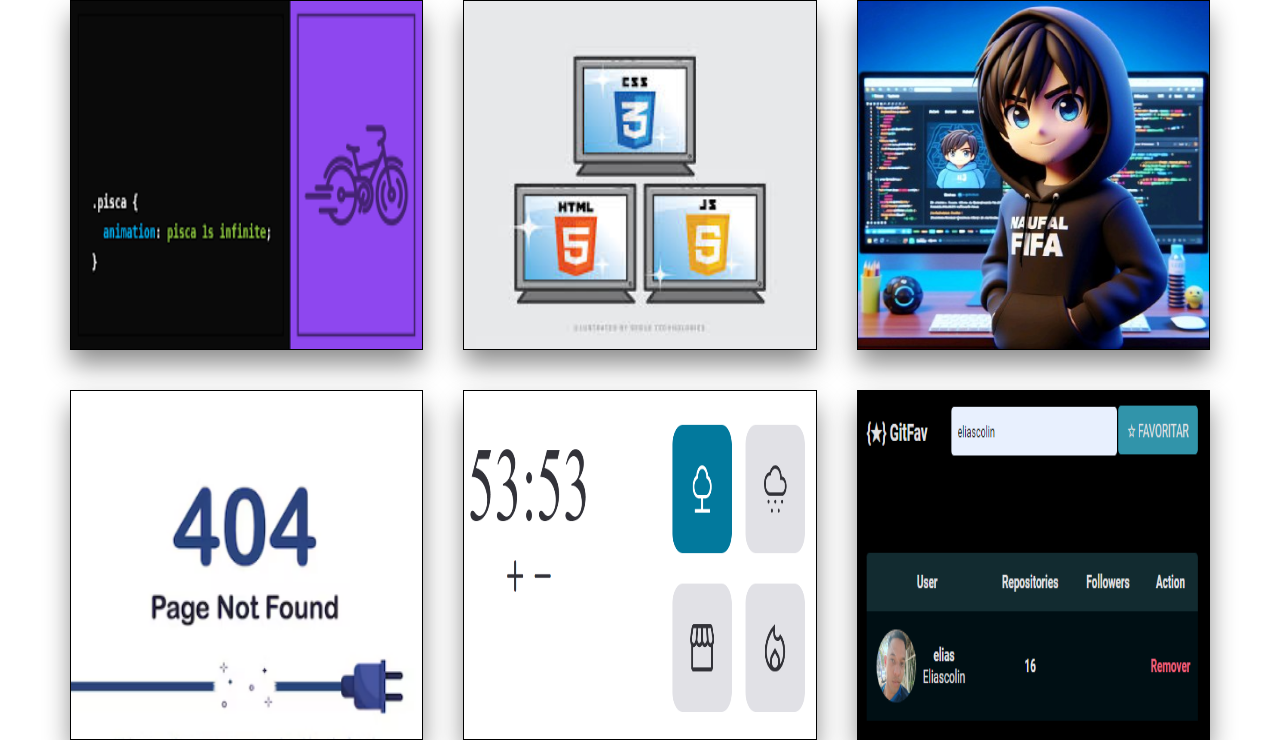
==== commit 14d99969: "colocando @media no header e no main" ====
--- a/index.html
+++ b/index.html
@@ -14,7 +14,13 @@
     <title>Portifolio</title>
 </head>
 <header>
-    <a href="https://github.com/Eliascolin"><img src="./img/githubImagi.png" alt="GitHub Image"></a>
+    <div class="linkHeader">
+        <a href="https://github.com/Eliascolin"><img src="./img/githubImagi.png" alt="GitHub Image"></a>
+        <a class="none" href="https://www.linkedin.com/in/elias-colina-268829264/"><img src="./img/linkedin.png"
+            alt="LinkedIn Image"></a>
+
+    </div>
+   
     <ul>
         <li><a href="#">Home</a></li>
         <li><a href="#Projects">Projects</a></li>
@@ -41,9 +47,9 @@
         </div>
     </section>
 
-    <div class="image-container">
-        <img src="./img/profile-pic (2).png" alt="foto do pessoal de aprecentaçao">
-    </div>
+  
+        <img  class="foto_perfil" src="./img/profile-pic (2).png" alt="foto do pessoal de aprecentaçao">
+  
 </main>
 
 <section id="Projects">
--- a/style/style.css
+++ b/style/style.css
@@ -1,89 +1,160 @@
-*{
-margin: 0;
-padding: 0;
-box-sizing: border-box;
-text-decoration: none;
-list-style: none;
-}
-
-
-
- :root{
-   font-size: 62.5%;
-   font-family: "IBM Plex Sans", sans-serif;
-   --bs-btn-bg: #0d6efd;
-   --bs-white: #fff;
-  
-    
-} 
-
-
-header{
-
-width: 100%;
-height: 12rem;
-display: flex;
-justify-content: space-between;
-align-items: center;
-padding: 4em;
-
-}
-
-header ul{
+* {
+    margin: 0;
+    padding: 0;
+    box-sizing: border-box;
+    text-decoration: none;
+    list-style: none;
+}
+
+
+
+:root {
+    font-size: 62.5%;
+    font-family: "IBM Plex Sans", sans-serif;
+    --bs-btn-bg: #0d6efd;
+    --bs-white: #fff;
+
+
+}
+
+
+header {
+
+    width: 100%;
+    height: 12rem;
+    display: flex;
+    justify-content: space-between;
+    align-items: center;
+    padding: 4em;
+
+}
+
+.linkHeader {
+
+    display: flex;
+
+
+}
+
+@media (max-width: 500px) {
+
+    header {
+
+        flex-direction: column-reverse;
+        height: auto;
+
+
+    }
+
+
+    header .linkHeader {
+
+        width: 25em;
+
+    }
+
+}
+
+.none {
+
+    display: none;
+
+}
+
+header ul {
 
     display: flex;
     gap: 3rem;
     font-size: 3em;
     align-items: center;
-    
-
-}
-
-
-
-header img{
+
+
+}
+
+
+
+header img {
 
     max-width: 100%;
     width: 16rem;
-   
-
-}
+
+
+}
+
+@media (max-width: 600px) {
+
+
+
+    header li:nth-child(3) {
+
+        display: none;
+    }
+
+    header .none {
+
+        display: flex;
+
+    }
+
+}
+
+
+main {
+    display: flex;
+    justify-content: space-around;
+    padding: 2rem;
+    width: 100%;
+    min-height: 70vh; 
+    align-items: center;
+}
+
+@media (max-width:700px){
 
 
 main{
-    display: flex;
-    justify-content: space-between;
-    padding: 7rem;
-    width: 100%;
-    height: 70vh;
-    align-items: center;
-
-    
-    }
-
-
-
-
-
-.section-container{
-
-
-
-display: flex;
+
 flex-direction: column;
-gap: 1em;
-
-
-}
-
-.section-container h1{
-
-font-size: 6em;
-font-weight: 700;
-font-style: normal;
-}
-
-.section-container p{
+text-align: center;
+gap: 1rem;
+
+
+
+}
+
+main .foto_perfil{
+
+
+margin-right: 0;
+
+
+}
+
+}
+
+
+
+
+
+
+.section-container {
+
+
+
+    display: flex;
+    flex-direction: column;
+    gap: 1em;
+
+
+}
+
+.section-container h1 {
+
+    font-size: 6em;
+    font-weight: 700;
+    font-style: normal;
+}
+
+.section-container p {
 
 
     font-size: 1.5em;
@@ -94,160 +165,174 @@
 
 }
 
-.section-container span{
+.section-container span {
     font-size: 1em;
-color: rgb(20, 20, 85);
-}
-
-
-.section-container button{
-
+    color: rgb(20, 20, 85);
+}
+
+
+.section-container button {
     background-color: var(--bs-btn-bg);
-    width: 30em;
-    height: 3em;
-    border-radius: 150px;
+    width: 80%; 
+    max-width: 30rem; 
+    height: 3rem;
+    border-radius: 1.5rem; 
     border: none;
- 
-    
-    padding: 1rem;
+    padding: 0.5rem 1rem; 
     cursor: pointer;
-    
-}
-
-button a{
+}
+
+@media (max-width:400px){
+
+    main button{
+    
+    width: 1%;
+    
+    }
+    
+    }
+
+button a {
     color: var(--bs-white);
     font-size: 1.5em;
 
 }
 
-.flags-container{
+.flags-container {
 
 
     text-align: center;
-    
-}
-
-.flags-container img{
-
-width: 7rem;
-height:5rem;
-margin-left: 1rem;
-
-}
-
-.image-container img{
-
-width: 60%;
-
-
-}
-
-
-#Projects{
+
+}
+
+.flags-container img {
+
+    width: 7rem;
+    height: 5rem;
+    
+
+    
+
+}
+
+
+
+
+main .foto_perfil {
+
+    width: 28%;
+ 
+
+
+}
+
+
+#Projects {
     width: 100%;
     height: 100vh;
     padding: 7rem;
     display: grid;
-      grid-template-columns: repeat(3, 1fr); 
-      gap: 4rem;
-    
-    }
-    
-    
-    
-    .element {
-        border: 1px solid black; 
-        display: flex;
-        justify-content: center;
-        align-items: center;
-        height: 35rem;
-       
-      }
-
-    
-
-      .element figure{
-
-position: relative;
-
-height: 100%;
-width: 100%;
-background-color: #0d6efd;
-overflow: hidden;
-box-shadow: 0px 15px 25px rgba(0, 0, 0, 0.459);
-cursor: pointer;
-
-      }
-      .element a{
-
-width: 100%;
-height: 100%;
-
-
-      }
-
-
-    
-
-      .element figure img{
-
-        width: 100%;
-        height: 100%;
-        transition: all 500ms ease-in-out;
-        
-        
-              }
-
-
-              .element figure .capa{
-
-position: absolute;
-background-color: rgba(0, 0, 0, 0.6);
-top: 0;
-width: 100%;
-height: 100%;
-visibility: hidden;
-opacity: 0;
-transition: all 500ms ease-in-out;
-text-align: center;
-color: var(--bs-white);
-padding: 1em;
-
-        
-              }
-
-
-              .element figure:hover > .capa {
-
-opacity: 1;
-visibility: visible;
-
-              }
-
-
-             
-              .element figure .capa h3{
-
-                margin-bottom: 9em;
-                margin-top: em;
-                transition: all 500ms ease-in-out;
-                font-size: 3em;
-                font-weight: bold;
-                                      } 
-
-            .element figure .capa p{
-                font-size: 1.6em;
-                text-overflow: ellipsis;
-font-weight: bold;
-
-overflow: hidden;
-            }                      
-
-
-
-                      .element figure:hover > .capa h3{
-
-                         margin-top: 1.5rem;
-                         margin-bottom: 3px;
-
-                      }
+    grid-template-columns: repeat(3, 1fr);
+    gap: 4rem;
+
+}
+
+
+
+.element {
+    border: 1px solid black;
+    display: flex;
+    justify-content: center;
+    align-items: center;
+    height: 35rem;
+
+}
+
+
+
+.element figure {
+
+    position: relative;
+
+    height: 100%;
+    width: 100%;
+    background-color: #0d6efd;
+    overflow: hidden;
+    box-shadow: 0px 15px 25px rgba(0, 0, 0, 0.459);
+    cursor: pointer;
+
+}
+
+.element a {
+
+    width: 100%;
+    height: 100%;
+
+
+}
+
+
+
+
+.element figure img {
+
+    width: 100%;
+    height: 100%;
+    transition: all 500ms ease-in-out;
+
+
+}
+
+
+.element figure .capa {
+
+    position: absolute;
+    background-color: rgba(0, 0, 0, 0.6);
+    top: 0;
+    width: 100%;
+    height: 100%;
+    visibility: hidden;
+    opacity: 0;
+    transition: all 500ms ease-in-out;
+    text-align: center;
+    color: var(--bs-white);
+    padding: 1em;
+
+
+}
+
+
+.element figure:hover>.capa {
+
+    opacity: 1;
+    visibility: visible;
+
+}
+
+
+
+.element figure .capa h3 {
+
+    margin-bottom: 9em;
+    margin-top: em;
+    transition: all 500ms ease-in-out;
+    font-size: 3em;
+    font-weight: bold;
+}
+
+.element figure .capa p {
+    font-size: 1.6em;
+    text-overflow: ellipsis;
+    font-weight: bold;
+
+    overflow: hidden;
+}
+
+
+
+.element figure:hover>.capa h3 {
+
+    margin-top: 1.5rem;
+    margin-bottom: 3px;
+
+}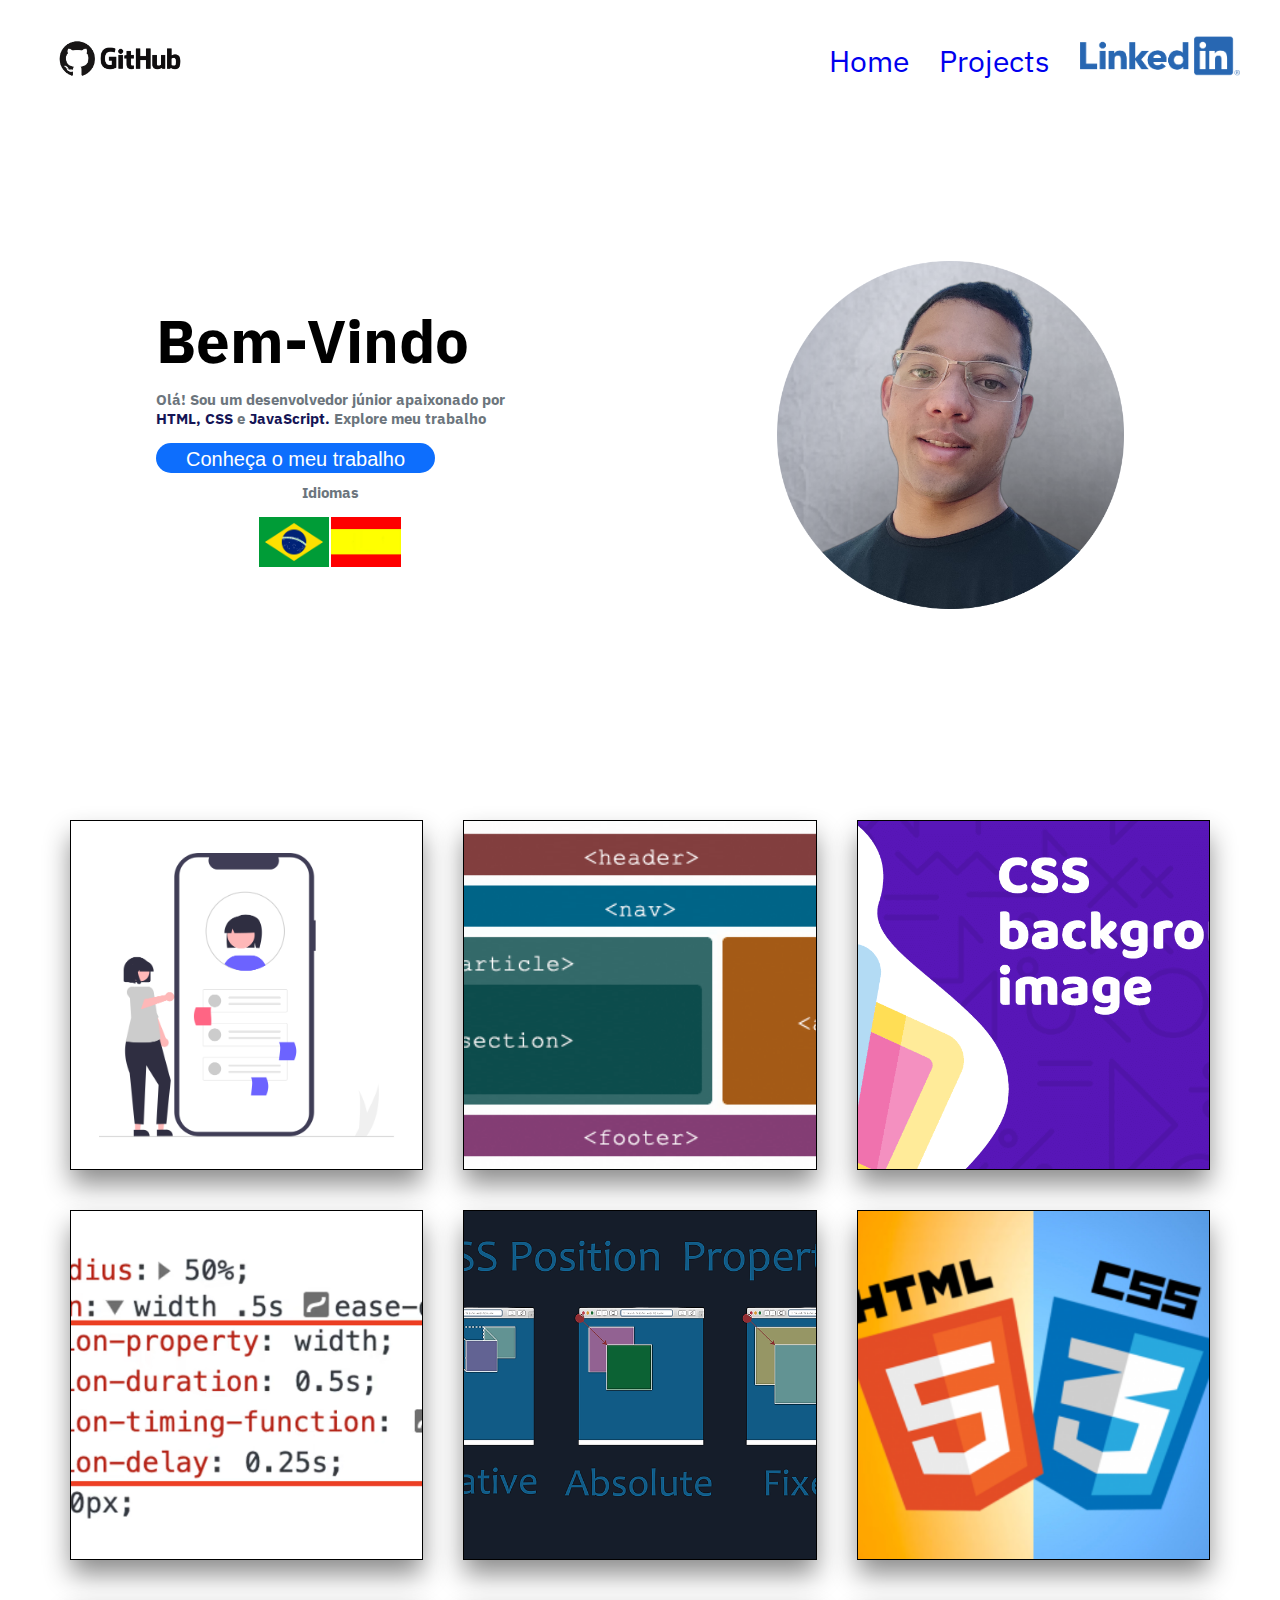
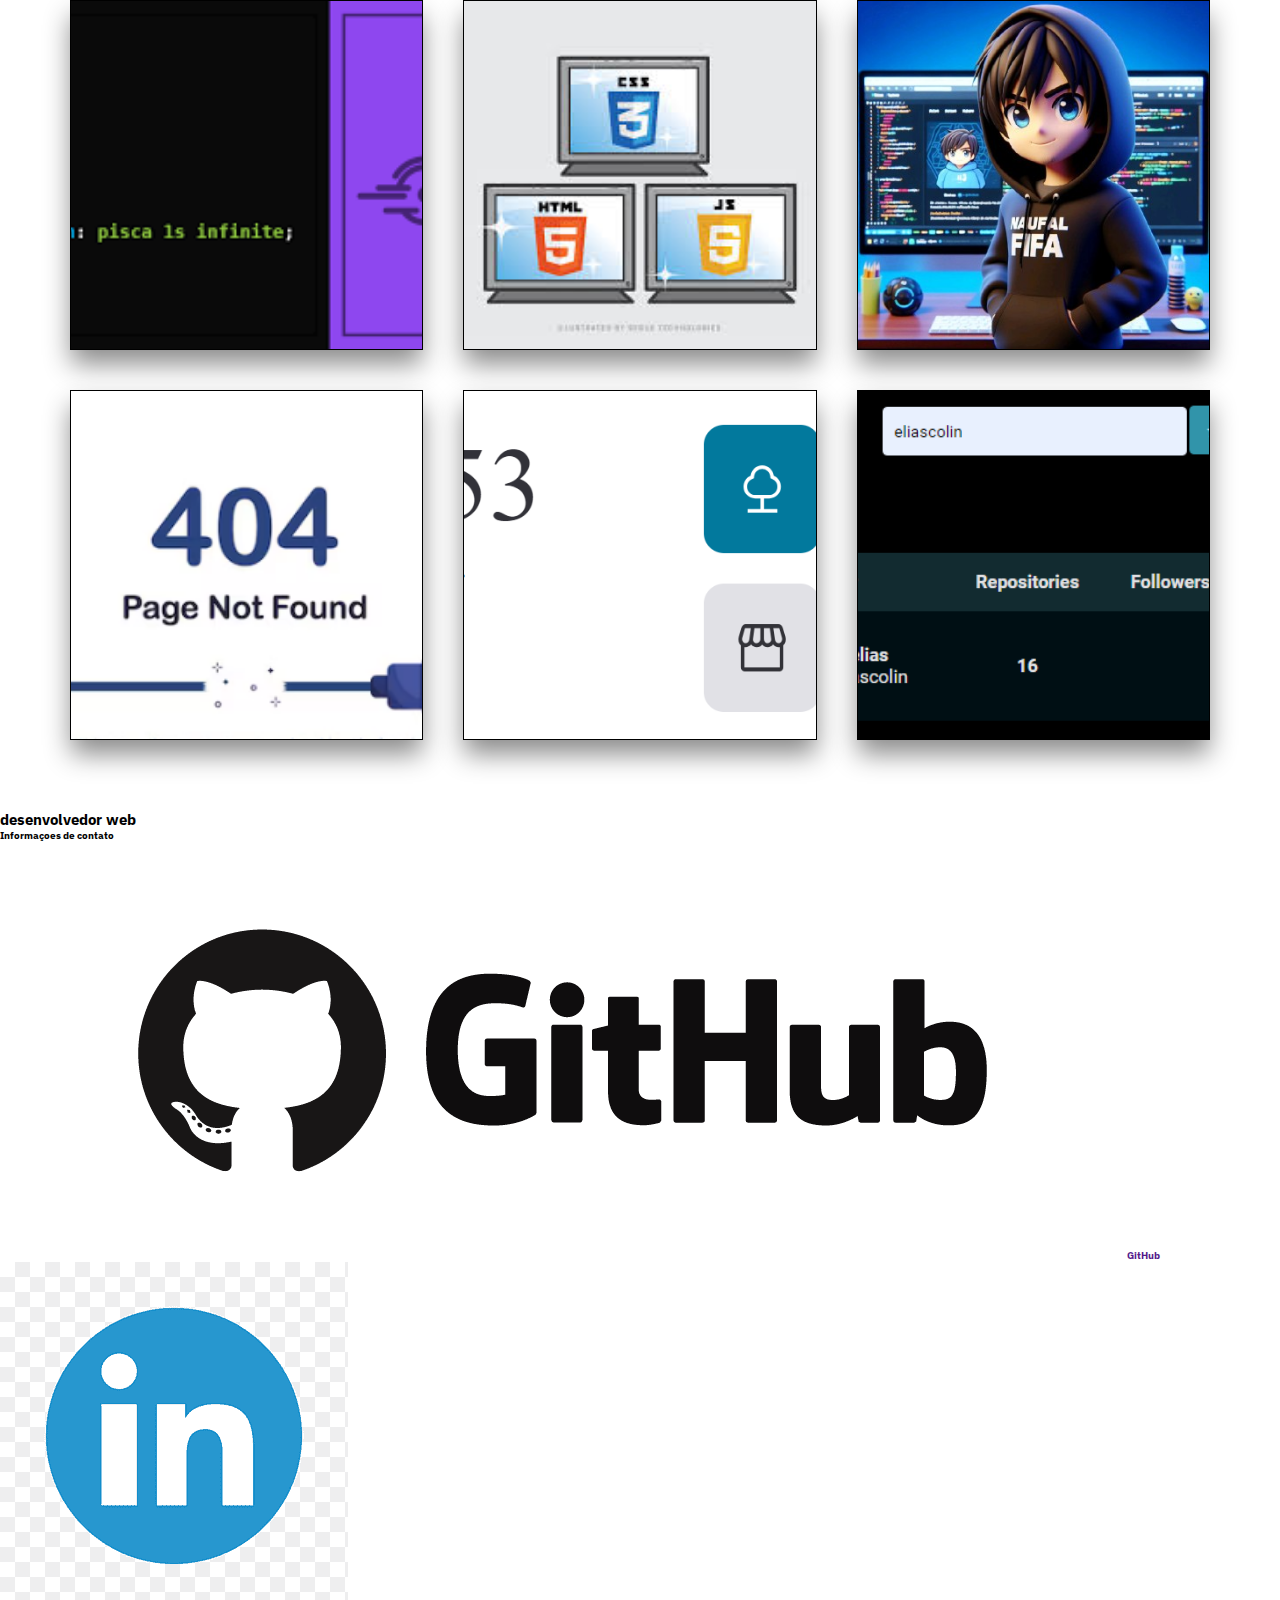
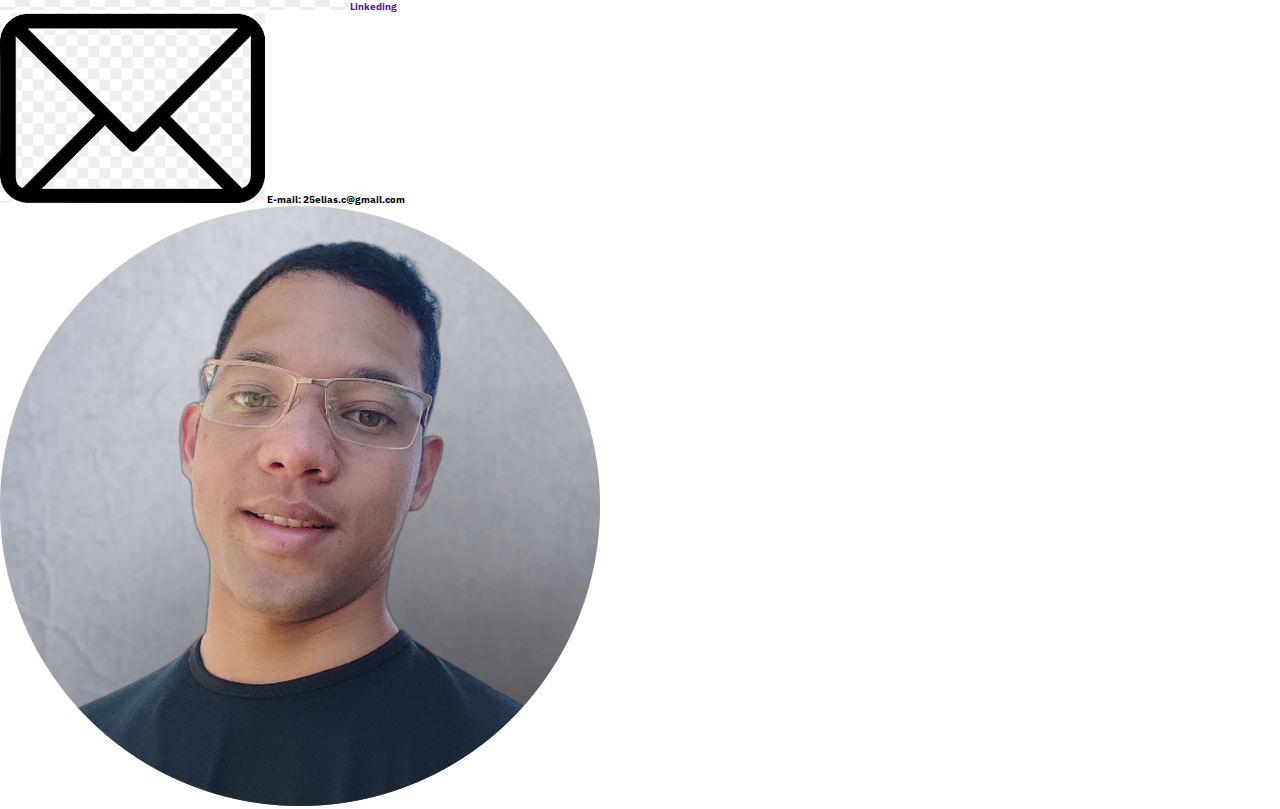
==== commit dbab63e5: "colocando elmentos no footer" ====
--- a/index.html
+++ b/index.html
@@ -252,6 +252,82 @@
 
 </section>
 
+
+<footer>
+
+
+
+    <div class="contato">
+    
+        <h2>desenvolvedor web</h2>
+    
+    <div class="footer_desing"></div>
+    
+    <strong>Informaçoes de contato</strong>
+
+
+    <div class="dados_contato">
+
+<div class="dados">
+
+    <a href="">
+        <img src="./img/githubImagi.png" alt="">
+
+        <strong>GitHub</strong>
+    </a>
+    
+</div>
+
+
+<div class="dados">
+
+    <a href="">
+        <img src="./img/linkedin-footer.png" alt="">
+
+        <strong>Linkeding</strong>
+    </a>
+    
+</div>
+
+
+<div class="dados">
+
+   <div class="email">
+    <img src="./img/email_footer.png" alt="">
+
+    <strong>E-mail: 25elias.c@gmail.com</strong>
+   </div>
+        
+ 
+    
+</div>
+
+
+    </div>
+    </div>
+    
+    
+    
+    <div class="imagem_contato">
+    
+        <div>
+    
+    
+            <div class="border_imagem">
+    
+                <img src="./img/profile-pic (2).png" alt="">
+                
+            </div>
+    
+    
+        </div>
+    
+    
+    
+    </div>
+        
+    </footer>
+
 </body>
 
 </html>--- a/style/style.css
+++ b/style/style.css
@@ -13,6 +13,8 @@
     font-family: "IBM Plex Sans", sans-serif;
     --bs-btn-bg: #0d6efd;
     --bs-white: #fff;
+    --foot-color:#feb602;
+    --foot-boder-imagem:#002c4f;
 
 
 }
@@ -229,14 +231,60 @@
 
 #Projects {
     width: 100%;
-    height: 100vh;
     padding: 7rem;
     display: grid;
     grid-template-columns: repeat(3, 1fr);
     gap: 4rem;
-
-}
-
+   
+  
+    
+
+}
+
+
+@media (max-width:950px){
+
+    #Projects{
+
+padding: 3rem;
+
+
+    }
+
+}
+
+
+@media (max-width:870px){
+
+    #Projects{
+
+        grid-template-columns: repeat(2, 1fr);
+
+
+    }
+
+}
+
+@media (max-width:550px){
+
+    #Projects{
+
+        gap: 1rem;
+        padding: 1rem;
+
+
+    }
+
+}
+
+
+@media (max-width:470px){
+
+    #Projects{
+        grid-template-columns: repeat(1, 1fr);
+
+    }
+}
 
 
 .element {
@@ -245,6 +293,7 @@
     justify-content: center;
     align-items: center;
     height: 35rem;
+ 
 
 }
 
@@ -256,10 +305,10 @@
 
     height: 100%;
     width: 100%;
-    background-color: #0d6efd;
     overflow: hidden;
     box-shadow: 0px 15px 25px rgba(0, 0, 0, 0.459);
     cursor: pointer;
+   
 
 }
 
@@ -267,7 +316,7 @@
 
     width: 100%;
     height: 100%;
-
+    
 
 }
 
@@ -279,8 +328,7 @@
     width: 100%;
     height: 100%;
     transition: all 500ms ease-in-out;
-
-
+    object-fit: cover;
 }
 
 
@@ -335,4 +383,5 @@
     margin-top: 1.5rem;
     margin-bottom: 3px;
 
-}+}
+
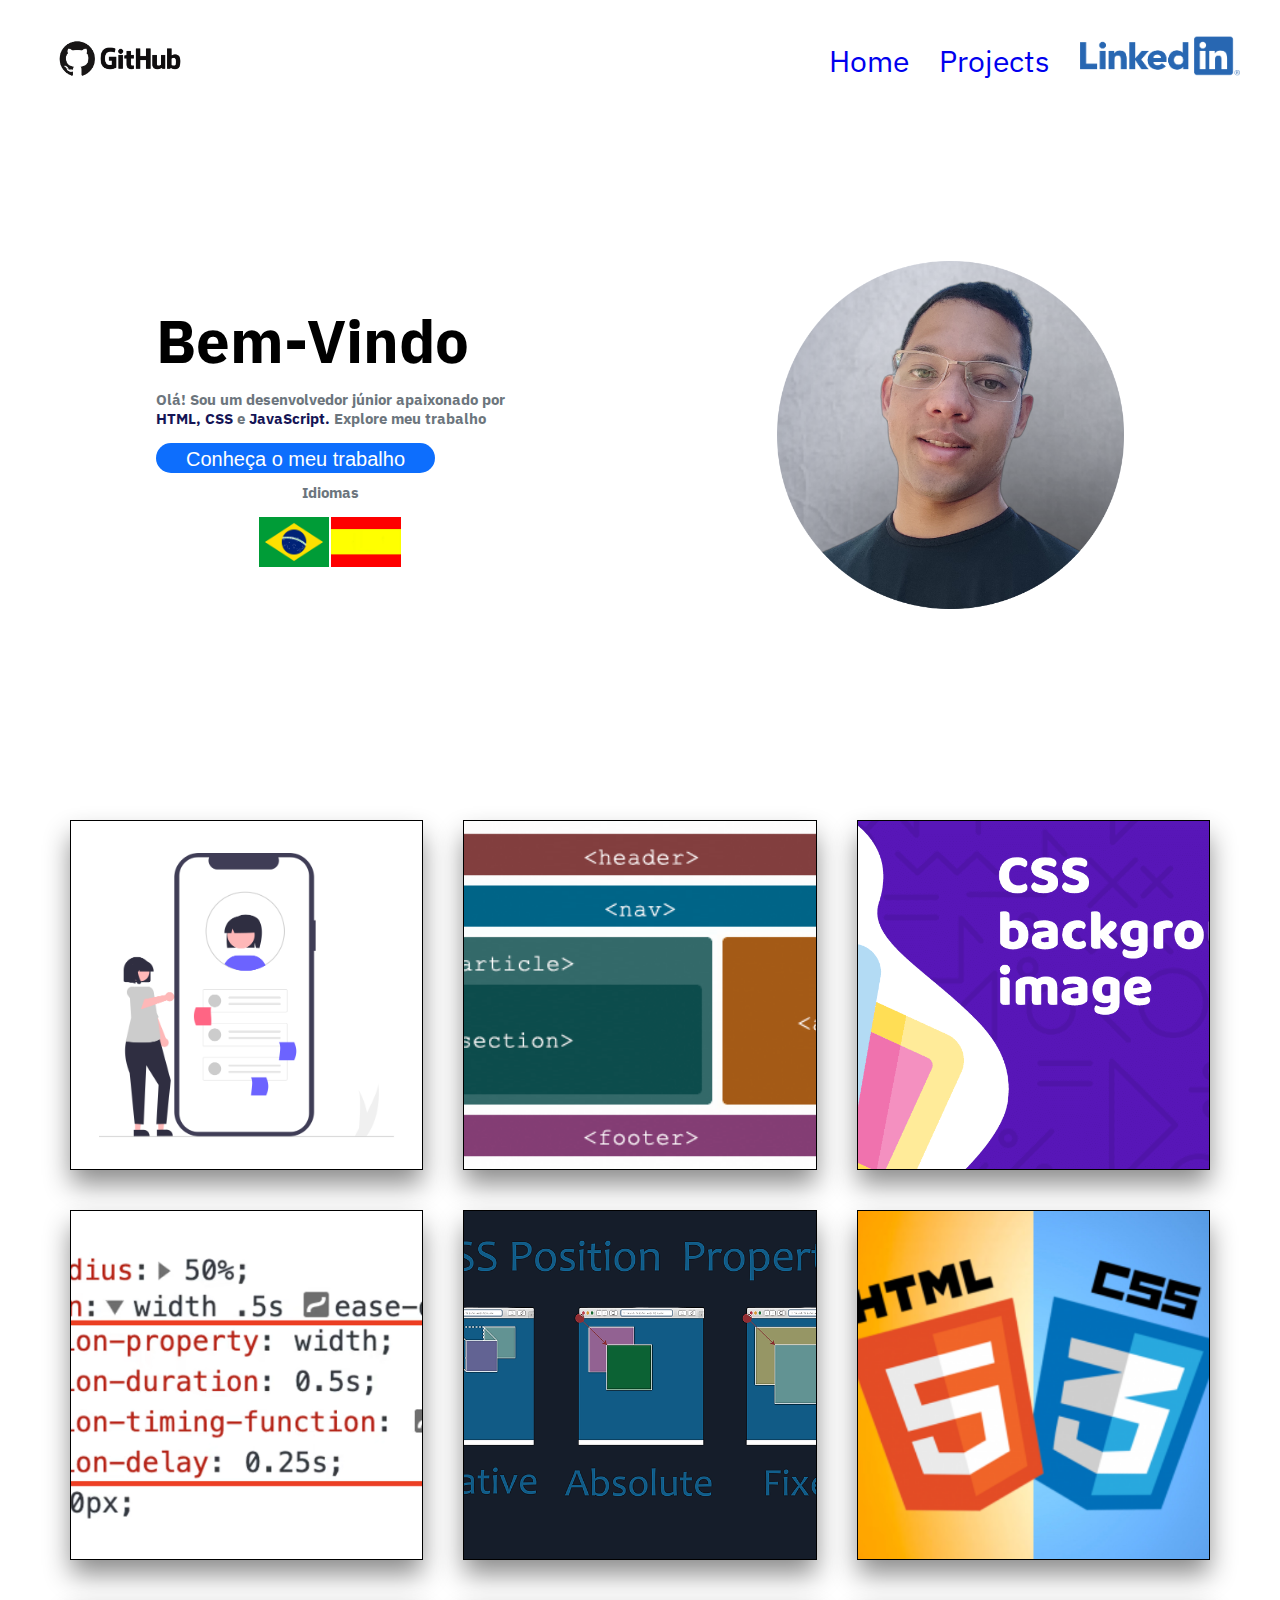
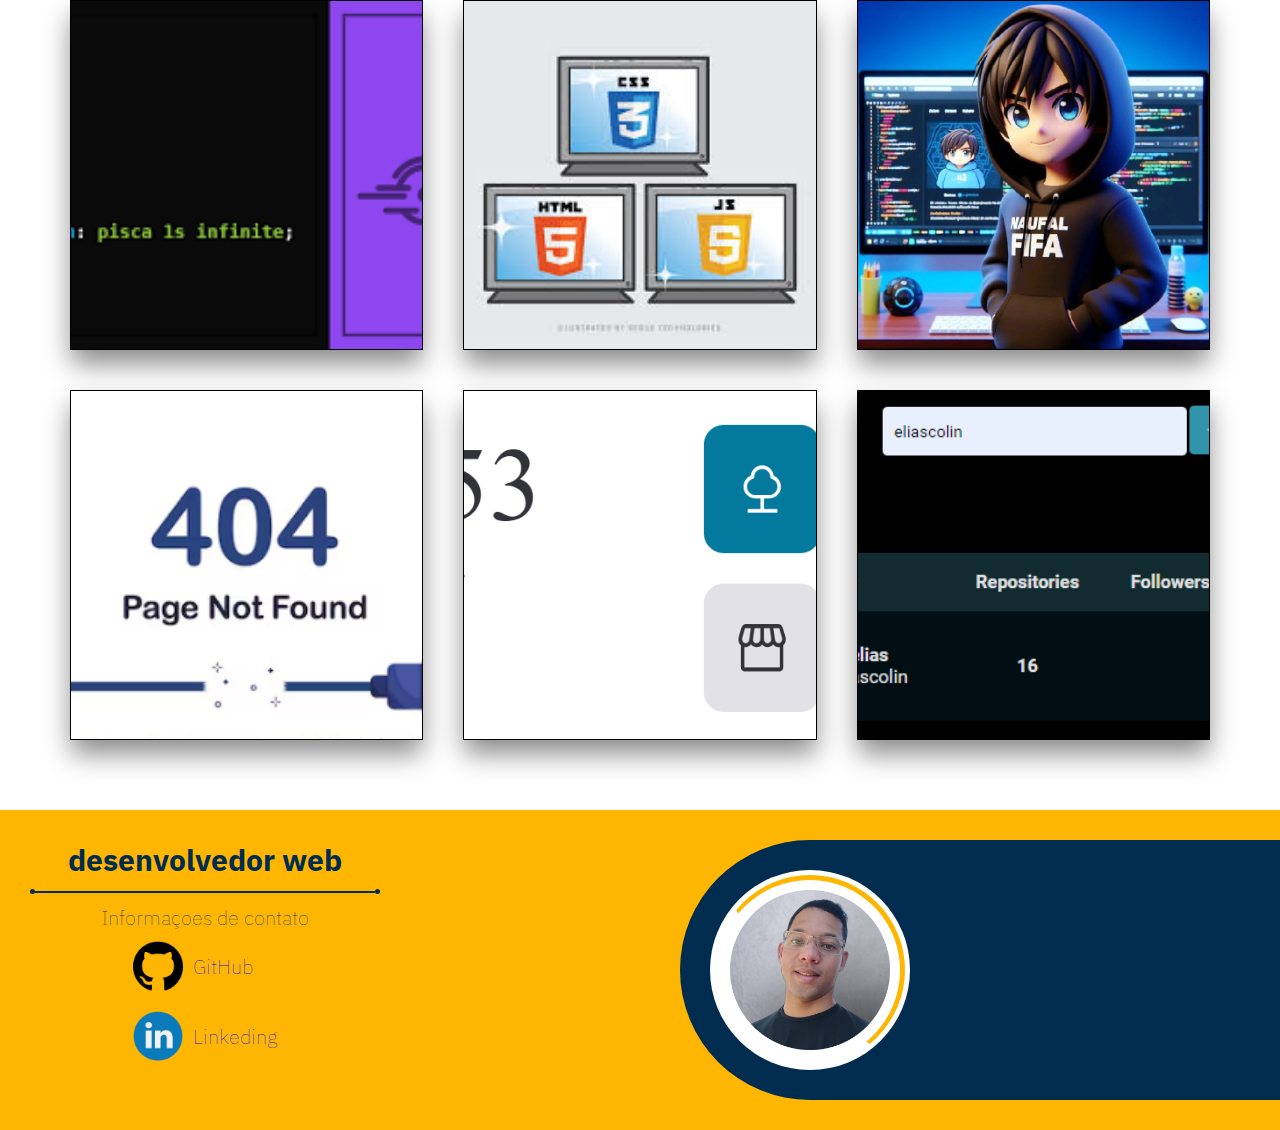
==== commit 677cbaa6: "colocando estilos no css" ====
--- a/index.html
+++ b/index.html
@@ -17,10 +17,10 @@
     <div class="linkHeader">
         <a href="https://github.com/Eliascolin"><img src="./img/githubImagi.png" alt="GitHub Image"></a>
         <a class="none" href="https://www.linkedin.com/in/elias-colina-268829264/"><img src="./img/linkedin.png"
-            alt="LinkedIn Image"></a>
-
-    </div>
-   
+                alt="LinkedIn Image"></a>
+
+    </div>
+
     <ul>
         <li><a href="#">Home</a></li>
         <li><a href="#Projects">Projects</a></li>
@@ -47,9 +47,9 @@
         </div>
     </section>
 
-  
-        <img  class="foto_perfil" src="./img/profile-pic (2).png" alt="foto do pessoal de aprecentaçao">
-  
+
+    <img class="foto_perfil" src="./img/profile-pic (2).png" alt="foto do pessoal de aprecentaçao">
+
 </main>
 
 <section id="Projects">
@@ -156,9 +156,9 @@
                 <img src="./img/Projects img/pojeto 07.png" alt="projeto 07 animaçao">
                 <div class="capa">
                     <h3>Animação</h3>
-                    <p>Recentemente, aprimorei minhas habilidades em design web, dominando animações CSS e a 
+                    <p>Recentemente, aprimorei minhas habilidades em design web, dominando animações CSS e a
                         colaboração eficiente no GitHub. Agora posso criar projetos web impactantes
-                         e contribuir produtivamente em equipes de desenvolvimento.</p>
+                        e contribuir produtivamente em equipes de desenvolvimento.</p>
                 </div>
 
             </figure>
@@ -171,9 +171,9 @@
                 <img src="./img/Projects img/projeto 08.png" alt="imagem de HTML CSS JavaScript">
                 <div class="capa">
                     <h3>HTML CSS JavaScript</h3>
-                    <p>Desenvolvi um projeto envolvente com HTML, CSS e JavaScript: um relógio digital 
-                        interativo que exibe as horas com precisão. Essa experiência me permitiu explorar o 
-                        potencial dessas 
+                    <p>Desenvolvi um projeto envolvente com HTML, CSS e JavaScript: um relógio digital
+                        interativo que exibe as horas com precisão. Essa experiência me permitiu explorar o
+                        potencial dessas
                         tecnologias, criando algo funcional e visualmente atraente.</p>
                 </div>
 
@@ -187,10 +187,10 @@
                 <img src="./img/Projects img/projecto 09.png" alt="Projecto Video-Game">
                 <div class="capa">
                     <h3>Desafio HTML</h3>
-                    <p>Este é o código HTML de um site promocional para o jogo EA SPORTS™ FIFA 23. Ele 
-                        contém links para estilos e scripts, juntamente com informações sobre o jogo, como data de 
+                    <p>Este é o código HTML de um site promocional para o jogo EA SPORTS™ FIFA 23. Ele
+                        contém links para estilos e scripts, juntamente com informações sobre o jogo, como data de
                         lançamento, preço e características. Também inclui vídeos, imagens e links para redes sociais,
-                         além de um rodapé com informações de contato.</p>
+                        além de um rodapé com informações de contato.</p>
                 </div>
                 <p>Projecto 09</p>
             </figure>
@@ -203,10 +203,10 @@
                 <img src="./img/Projects img/projecto 10.png" alt="projeto imc">
                 <div class="capa">
                     <h3>Roteador de Páginas </h3>
-                    <p>Este código JavaScript implementa um roteador de páginas para um site, utilizando 
+                    <p>Este código JavaScript implementa um roteador de páginas para um site, utilizando
                         módulos para acessar funcionalidades de outros arquivos, como 'elemens.js' e 'actions.js'.
-                         Ele gerencia diferentes rotas, como a página inicial, de exploração, do universo e uma página de
-                          erro 404. Também inclui eventos de clique para facilitar a navegação entre as páginas, 
+                        Ele gerencia diferentes rotas, como a página inicial, de exploração, do universo e uma página de
+                        erro 404. Também inclui eventos de clique para facilitar a navegação entre as páginas,
                         oferecendo uma base sólida para construir sites mais dinâmicos.</p>
                 </div>
 
@@ -221,9 +221,9 @@
                 <div class="capa">
                     <h3>Temporizador com Áudio</h3>
                     <p>Este JavaScript cria um temporizador regressivo e controla a reprodução de áudio.
-                         Inclui funções para atualizar o tempo, controlar os controles de música e definir 
-                         manualmente o tempo.
-                         Ideal para um temporizador interativo com música de fundo.</p>
+                        Inclui funções para atualizar o tempo, controlar os controles de música e definir
+                        manualmente o tempo.
+                        Ideal para um temporizador interativo com música de fundo.</p>
                 </div>
 
             </figure>
@@ -240,9 +240,9 @@
                 <div class="capa">
                     <h3>Perfis Favoritos do GitHub</h3>
                     <p>Este JavaScript permite favoritar perfis do GitHub e exibi-los em uma tabela.
-                         Com a classe Favorites, os perfis são armazenados localmente e gerenciados dinamicamente.
-                          A classe FavoritesView cuida da interface, permitindo a adição e remoção de perfis na página.
-                           A classe GithubUser busca perfis na API do GitHub. 
+                        Com a classe Favorites, os perfis são armazenados localmente e gerenciados dinamicamente.
+                        A classe FavoritesView cuida da interface, permitindo a adição e remoção de perfis na página.
+                        A classe GithubUser busca perfis na API do GitHub.
                         Oferece uma maneira simples e interativa de gerenciar perfis favoritos.</p>
                 </div>
 
@@ -258,75 +258,90 @@
 
 
     <div class="contato">
+
+        <h2>desenvolvedor web</h2>
+        <div class="desig_contain">
+            <div class="circle"></div>
+            <div class="footer_desing">
+            </div>
+            <div class="circle"></div>
+        </div>
+
+        <strong>Informaçoes de contato</strong>
+
+
+        <div class="dados_contato">
+
+            <div class="dados">
+
+                <a href="https://github.com/Eliascolin">
+                    <img src="./img/git-hub-footer.png" alt="">
+
+                    <strong>GitHub</strong>
+                </a>
+
+            </div>
+
+
+            <div class="dados">
+
+                <a class="none" href="https://www.linkedin.com/in/elias-colina-268829264/">
+                    <img src="./img/linkedin-footer.png" alt="">
+
+                    <strong>Linkeding</strong>
+                </a>
+
+            </div>
+
+
+           
+
+
+        </div>
+    </div>
+
+
+
+    <div class="imagem_contato">
+
+
+
+
+      <div class="bordrer_imagem">
+
+        <div class="sniper">
     
-        <h2>desenvolvedor web</h2>
-    
-    <div class="footer_desing"></div>
-    
-    <strong>Informaçoes de contato</strong>
-
-
-    <div class="dados_contato">
-
-<div class="dados">
-
-    <a href="">
-        <img src="./img/githubImagi.png" alt="">
-
-        <strong>GitHub</strong>
-    </a>
-    
+
+
+
+
+
+
 </div>
-
-
-<div class="dados">
-
-    <a href="">
-        <img src="./img/linkedin-footer.png" alt="">
-
-        <strong>Linkeding</strong>
-    </a>
-    
-</div>
-
-
-<div class="dados">
-
-   <div class="email">
-    <img src="./img/email_footer.png" alt="">
-
-    <strong>E-mail: 25elias.c@gmail.com</strong>
-   </div>
-        
- 
-    
-</div>
-
-
-    </div>
-    </div>
-    
-    
-    
-    <div class="imagem_contato">
-    
-        <div>
-    
-    
-            <div class="border_imagem">
-    
-                <img src="./img/profile-pic (2).png" alt="">
+<img src="./img/profile-pic (2).png" alt="">
+
+           </div>
+
+
+
+
+
+
+
+     
+
+               
                 
-            </div>
-    
-    
-        </div>
-    
-    
-    
-    </div>
-        
-    </footer>
+               
+            
+
+
+
+
+
+    </div>
+
+</footer>
 
 </body>
 
--- a/style/style.css
+++ b/style/style.css
@@ -13,8 +13,8 @@
     font-family: "IBM Plex Sans", sans-serif;
     --bs-btn-bg: #0d6efd;
     --bs-white: #fff;
-    --foot-color:#feb602;
-    --foot-boder-imagem:#002c4f;
+    --foot-color: #feb602;
+    --foot-boder-imagem: #002c4f;
 
 
 }
@@ -106,30 +106,30 @@
     justify-content: space-around;
     padding: 2rem;
     width: 100%;
-    min-height: 70vh; 
-    align-items: center;
-}
-
-@media (max-width:700px){
-
-
-main{
-
-flex-direction: column;
-text-align: center;
-gap: 1rem;
-
-
-
-}
-
-main .foto_perfil{
-
-
-margin-right: 0;
-
-
-}
+    min-height: 70vh;
+    align-items: center;
+}
+
+@media (max-width:700px) {
+
+
+    main {
+
+        flex-direction: column;
+        text-align: center;
+        gap: 1rem;
+
+
+
+    }
+
+    main .foto_perfil {
+
+
+        margin-right: 0;
+
+
+    }
 
 }
 
@@ -175,24 +175,24 @@
 
 .section-container button {
     background-color: var(--bs-btn-bg);
-    width: 80%; 
-    max-width: 30rem; 
+    width: 80%;
+    max-width: 30rem;
     height: 3rem;
-    border-radius: 1.5rem; 
+    border-radius: 1.5rem;
     border: none;
-    padding: 0.5rem 1rem; 
+    padding: 0.5rem 1rem;
     cursor: pointer;
 }
 
-@media (max-width:400px){
-
-    main button{
-    
-    width: 1%;
-    
-    }
-    
-    }
+@media (max-width:400px) {
+
+    main button {
+
+        width: 1%;
+
+    }
+
+}
 
 button a {
     color: var(--bs-white);
@@ -211,9 +211,9 @@
 
     width: 7rem;
     height: 5rem;
-    
-
-    
+
+
+
 
 }
 
@@ -223,7 +223,7 @@
 main .foto_perfil {
 
     width: 28%;
- 
+
 
 
 }
@@ -235,28 +235,28 @@
     display: grid;
     grid-template-columns: repeat(3, 1fr);
     gap: 4rem;
-   
-  
-    
-
-}
-
-
-@media (max-width:950px){
-
-    #Projects{
-
-padding: 3rem;
-
-
-    }
-
-}
-
-
-@media (max-width:870px){
-
-    #Projects{
+
+
+
+
+}
+
+
+@media (max-width:950px) {
+
+    #Projects {
+
+        padding: 3rem;
+
+
+    }
+
+}
+
+
+@media (max-width:870px) {
+
+    #Projects {
 
         grid-template-columns: repeat(2, 1fr);
 
@@ -265,9 +265,9 @@
 
 }
 
-@media (max-width:550px){
-
-    #Projects{
+@media (max-width:550px) {
+
+    #Projects {
 
         gap: 1rem;
         padding: 1rem;
@@ -278,9 +278,9 @@
 }
 
 
-@media (max-width:470px){
-
-    #Projects{
+@media (max-width:470px) {
+
+    #Projects {
         grid-template-columns: repeat(1, 1fr);
 
     }
@@ -293,7 +293,7 @@
     justify-content: center;
     align-items: center;
     height: 35rem;
- 
+
 
 }
 
@@ -308,7 +308,7 @@
     overflow: hidden;
     box-shadow: 0px 15px 25px rgba(0, 0, 0, 0.459);
     cursor: pointer;
-   
+
 
 }
 
@@ -316,7 +316,7 @@
 
     width: 100%;
     height: 100%;
-    
+
 
 }
 
@@ -385,3 +385,179 @@
 
 }
 
+
+
+footer {
+
+
+    width: 100%;
+    padding: 3rem 0 3rem 3rem;
+    display: flex;
+    justify-content: space-between;
+    color: var(--foot-boder-imagem);
+    background-color: var(--foot-color);
+
+}
+
+
+@media (max-width:670px) {
+
+    footer{
+
+flex-direction: column;
+
+    }
+    
+}
+
+footer .contato {
+
+
+    text-align: center;
+    display: flex;
+    align-items: center;
+    flex-direction: column;
+    gap: 1rem;
+
+}
+
+
+
+
+footer .contato h2 {
+
+    font-size: 3rem;
+    font-weight: bold;
+
+}
+
+.contato strong {
+
+    font-size: 2rem;
+    font-weight: 100;
+
+}
+
+.desig_contain {
+
+    display: flex;
+    align-items: center;
+
+}
+
+.desig_contain .circle {
+
+    background-color: var(--foot-boder-imagem);
+    border-radius: 50%;
+    width: .5rem;
+    height: .5rem;
+}
+
+.footer_desing {
+
+
+    width: 34rem;
+
+    border: .1rem solid var(--foot-boder-imagem);
+
+
+
+}
+
+
+footer img {
+
+    width: 16rem;
+
+
+
+}
+
+.dados:first-child {
+    margin-bottom: 2rem;
+}
+
+
+.dados a {
+
+    display: flex;
+    align-items: center;
+    gap: 1rem;
+
+
+}
+
+.dados img {
+
+    width: 5rem;
+
+
+}
+
+footer .imagem_contato {
+
+    width: 60rem;
+    border-radius: 30rem 0 0 30rem;
+    background-color: var(--foot-boder-imagem);
+    padding: 3rem;
+    display: flex;
+    align-items: center;
+
+
+}
+
+
+.imagem_contato .bordrer_imagem {
+
+
+    background-color: #fff;
+    width: 20rem;
+    height: 20rem;
+    border-radius: 50rem;
+    display: flex;
+    align-items: center;
+    justify-content: center;
+
+    position: relative;
+
+}
+
+
+
+.sniper {
+
+
+
+    border: .5rem solid var(--foot-color);
+
+    border-radius: 50rem;
+    width: 19rem;
+    height: 19rem;
+    border-bottom: #fff solid;
+    border-left: #fff solid;
+    padding: .8rem;
+    position: absolute;
+    animation: spin 1s linear infinite;
+
+}
+
+
+
+
+
+@keyframes spin {
+
+    0% {
+
+
+        transform: rotate(0deg);
+
+    }
+
+    100% {
+
+        transform: rotate(360deg);
+
+    }
+
+}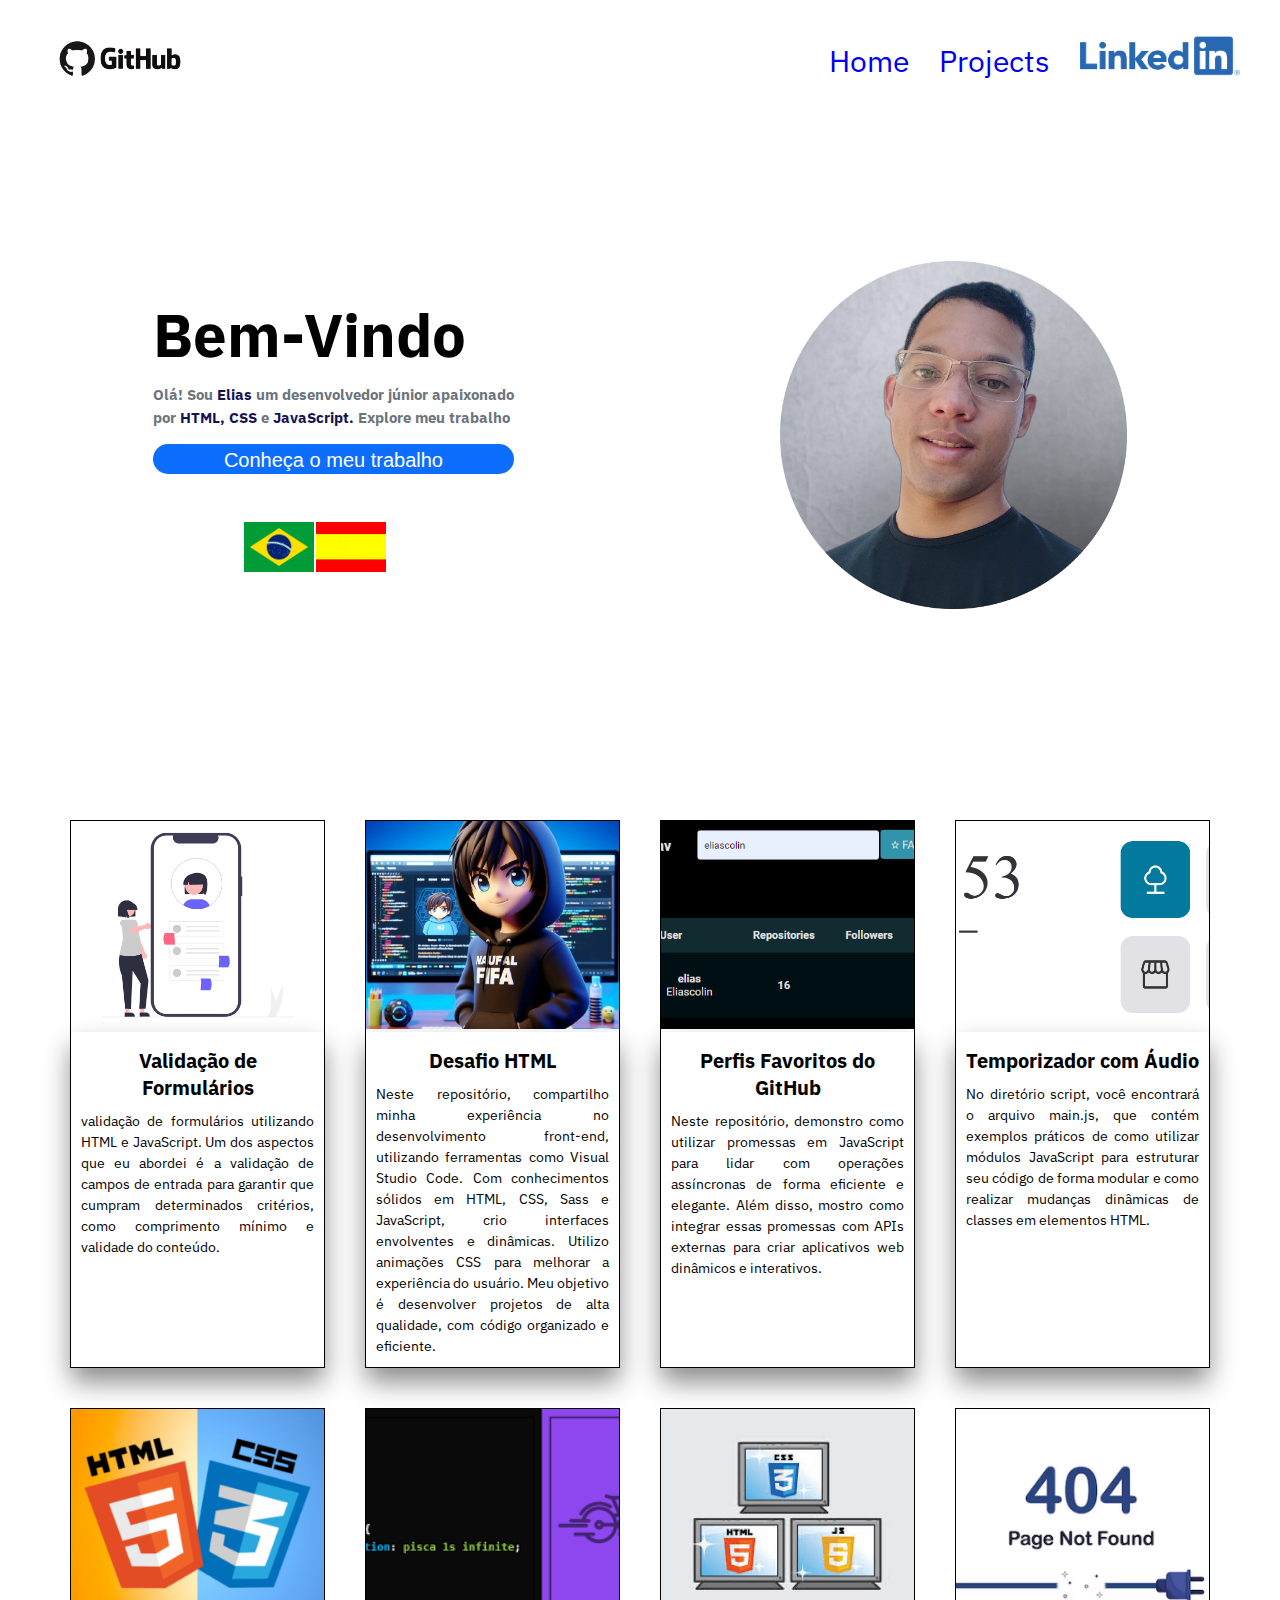
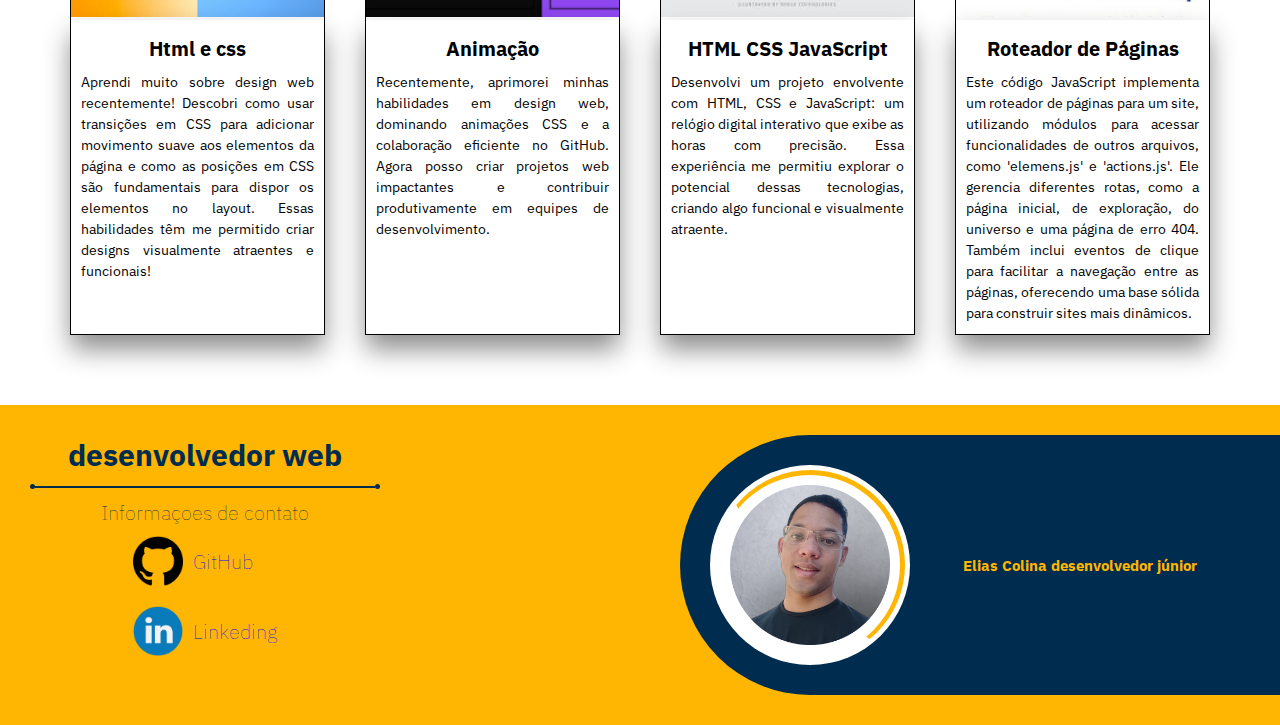
==== commit 2e99ff62: "colocando animaçoes e editando a estrutura da div .capa" ====
--- a/index.html
+++ b/index.html
@@ -34,7 +34,7 @@
         <div class="section-container">
             <h1>Bem-Vindo</h1>
             <div class="section-text">
-                <p>Olá! Sou um desenvolvedor júnior apaixonado por <br> <span>HTML, CSS</span> e
+                <p>Olá! Sou <span>Elias</span> um desenvolvedor júnior apaixonado <br> por <span>HTML, CSS</span> e
                     <span>JavaScript.</span> Explore meu trabalho
                 </p>
                 <button> <a href="#Projects">Conheça o meu trabalho</a></button>
@@ -53,202 +53,155 @@
 </main>
 
 <section id="Projects">
+
+
     <div class="element">
         <a href="https://eliascolin.github.io/checkpointIIToDo/" target="_blank">
             <figure>
                 <img src="./img/Projects img/todo-projet.png" alt="projeto to-do">
-                <div class="capa">
-                    <h3>To-do</h3>
-                    <p>Este projeto visa organizar as tags de entrada de forma a garantir que elas só sejam funcionais
-                        quando contiverem os dados necessários. Isso ajuda a garantir que apenas informações válidas
-                        sejam submetidas através do formulário.</p>
-                </div>
-
-            </figure>
-        </a>
-    </div>
-
-
-
-    <div class="element">
-        <a href="./projectos/projecto 2/index.html" target="_blank">
-            <figure>
-                <img src="./img/Projects img/projec 02 semantica.png" alt="semantica">
-                <div class="capa">
-                    <h3>semantica</h3>
-                    <p>Neste projeto se pode aprender um poco da semantica na hora de organizar as tag HTML</p>
-                </div>
-
-            </figure>
-        </a>
-    </div>
-
-
-    <div class="element">
-        <a href="./projectos/projecto 3/index.html" target="_blank">
-            <figure>
-                <img src="./img/Projects img/projecto 03 css background.png" alt=" imagem de background no css">
-                <div class="capa">
-                    <h3>background</h3>
-                    <p>No meu primeiro projeto, aprendi muito sobre backgrounds! Descobri como escolher
-                        imagens que se encaixam perfeitamente e ajustar as cores para criar um visual
-                        impressionante. Foi uma experiência incrível que me ensinou muito</p>
-                </div>
-
-            </figure>
-        </a>
-    </div>
-
-    <div class="element">
-        <a href="./projectos/projecto 4/index.html" target="_blank">
-            <figure>
-                <img src="./img/Projects img/transiciones projecto 04.png" alt="transicões css">
-                <div class="capa">
-                    <h3>Transicões css</h3>
-                    <p>Neste projeto, aprendi sobre as transições em CSS. São incríveis! Elas são responsáveis
-                        por adicionar aqueles efeitos suaves aos elementos da página quando algo muda, como a cor
-                        de um botão ao passar o mouse. Descobrir como implementá-las foi
-                        demais e já estou aplicando em meus projetos para deixá-los mais dinâmicos e atraentes!</p>
-                </div>
-                <p>Projecto 04</p>
-            </figure>
-        </a>
-    </div>
-
-    <div class="element">
-        <a href="./projectos/projecto 5/index.html.html" target="_blank">
-            <figure>
-                <img src="./img/Projects img/projecto 05 pisition.png" alt="Position em css">
-                <div class="capa">
-                    <h3>Position</h3>
-                    <p>No mundo do CSS, as posições são fundamentais! Elas determinam como os elementos são dispostos na
-                        página,
-                        seja no topo, no meio ou no fim. Aprender sobre as diferentes posições, como absolute, relative
-                        e fixed,
-                        me permitiu criar layouts incríveis e responsivos. Com as posições em CSS, posso posicionar os
-                        elementos exatamente onde quero e
-                        garantir que minha página tenha a aparência desejada em qualquer dispositivo!</p>
-                </div>
-                <p>Pojeto 05</p>
-            </figure>
-        </a>
-    </div>
+
+
+            </figure>
+        </a>
+        <div class="capa">
+            <h3>Validação de Formulários</h3>
+            <p> validação de formulários utilizando HTML e JavaScript. Um dos aspectos que eu abordei é a validação de 
+    campos de entrada para garantir que 
+                cumpram determinados critérios, como comprimento mínimo e validade do conteúdo.</p>
+        </div>
+    </div>
+
+
+    <div class="element">
+        <a href="https://eliascolin.github.io/proyecto/proyecto.html" target="_blank">
+            <figure>
+                <img src="./img/Projects img/projecto 09.png" alt="Projecto Video-Game">
+
+
+            </figure>
+        </a>
+        <div class="capa">
+            <h3>Desafio HTML</h3>
+            <p>Neste repositório, compartilho minha experiência no desenvolvimento front-end, utilizando 
+                ferramentas como Visual Studio Code. Com conhecimentos sólidos em HTML, CSS, Sass e JavaScript, 
+                crio interfaces envolventes e dinâmicas. Utilizo animações CSS para melhorar a experiência do usuário.
+                 Meu objetivo é desenvolver projetos de alta qualidade, com código organizado e eficiente.</p>
+        </div>
+    </div>
+
+
+    <div class="element">
+        <a href="./projectos/projecto 12/index.html" target="_blank">
+            <figure>
+                <img src="./img/Projects img/projecto 12.png" alt="projeto to-do">
+
+
+            </figure>
+        </a>
+
+        <div class="capa">
+            <h3>Perfis Favoritos do GitHub</h3>
+            <p>Neste repositório, demonstro como utilizar promessas em JavaScript para lidar com operações assíncronas de
+                 forma eficiente e elegante. Além disso, mostro como 
+                integrar essas promessas com APIs externas para criar aplicativos web dinâmicos e interativos.</p>
+        </div>
+    </div>
+
+    <div class="element">
+        <a href="./projectos/projecto 11/index.html" target="_blank">
+            <figure>
+                <img src="./img/Projects img/projecto 11.png" alt="projeto to-do">
+
+
+            </figure>
+        </a>
+        <div class="capa">
+            <h3>Temporizador com Áudio</h3>
+            <p>No diretório script, você encontrará o arquivo main.js, que contém exemplos práticos de como utilizar
+                 módulos JavaScript para estruturar seu código
+                 de forma modular e como realizar mudanças dinâmicas de classes em elementos HTML. </p>
+        </div>
+    </div>
+
+
+
+
 
     <div class="element">
         <a href="./projectos/projecto 6/index.html" target="_blank">
             <figure>
                 <img src="./img/Projects img/projeto 06.png" alt="html e css">
-                <div class="capa">
-                    <h3>Html e css</h3>
-                    <p>Aprendi muito sobre design web recentemente! Descobri como usar transições em CSS para adicionar
-                        movimento suave aos elementos da página e como as posições em CSS são fundamentais para dispor
-                        os elementos no layout.
-                        Essas habilidades têm me permitido criar designs visualmente atraentes e funcionais!</p>
-                </div>
-
-            </figure>
-        </a>
+
+
+            </figure>
+        </a>
+
+        <div class="capa">
+            <h3>Html e css</h3>
+            <p>Aprendi muito sobre design web recentemente! Descobri como usar transições em CSS para adicionar
+                movimento suave aos elementos da página e como as posições em CSS são fundamentais para dispor
+                os elementos no layout.
+                Essas habilidades têm me permitido criar designs visualmente atraentes e funcionais!</p>
+        </div>
     </div>
 
     <div class="element">
         <a href="https://eliascolin.github.io/DH-checkpoint/" target="_blank">
             <figure>
                 <img src="./img/Projects img/pojeto 07.png" alt="projeto 07 animaçao">
-                <div class="capa">
-                    <h3>Animação</h3>
-                    <p>Recentemente, aprimorei minhas habilidades em design web, dominando animações CSS e a
-                        colaboração eficiente no GitHub. Agora posso criar projetos web impactantes
-                        e contribuir produtivamente em equipes de desenvolvimento.</p>
-                </div>
-
-            </figure>
-        </a>
+
+
+            </figure>
+        </a>
+        <div class="capa">
+            <h3>Animação</h3>
+            <p>Recentemente, aprimorei minhas habilidades em design web, dominando animações CSS e a
+                colaboração eficiente no GitHub. Agora posso criar projetos web impactantes
+                e contribuir produtivamente em equipes de desenvolvimento.</p>
+        </div>
     </div>
 
     <div class="element">
         <a href="https://eliascolin.github.io/proyecto02/" target="_blank">
             <figure>
                 <img src="./img/Projects img/projeto 08.png" alt="imagem de HTML CSS JavaScript">
-                <div class="capa">
-                    <h3>HTML CSS JavaScript</h3>
-                    <p>Desenvolvi um projeto envolvente com HTML, CSS e JavaScript: um relógio digital
-                        interativo que exibe as horas com precisão. Essa experiência me permitiu explorar o
-                        potencial dessas
-                        tecnologias, criando algo funcional e visualmente atraente.</p>
-                </div>
-
-            </figure>
-        </a>
-    </div>
-
-    <div class="element">
-        <a href="https://eliascolin.github.io/proyecto/proyecto.html" target="_blank">
-            <figure>
-                <img src="./img/Projects img/projecto 09.png" alt="Projecto Video-Game">
-                <div class="capa">
-                    <h3>Desafio HTML</h3>
-                    <p>Este é o código HTML de um site promocional para o jogo EA SPORTS™ FIFA 23. Ele
-                        contém links para estilos e scripts, juntamente com informações sobre o jogo, como data de
-                        lançamento, preço e características. Também inclui vídeos, imagens e links para redes sociais,
-                        além de um rodapé com informações de contato.</p>
-                </div>
-                <p>Projecto 09</p>
-            </figure>
-        </a>
-    </div>
+
+
+            </figure>
+        </a>
+        <div class="capa">
+            <h3>HTML CSS JavaScript</h3>
+            <p>Desenvolvi um projeto envolvente com HTML, CSS e JavaScript: um relógio digital
+                interativo que exibe as horas com precisão. Essa experiência me permitiu explorar o
+                potencial dessas
+                tecnologias, criando algo funcional e visualmente atraente.</p>
+        </div>
+    </div>
+
+
 
     <div class="element">
         <a href="./projectos/projecto 10/index.html" target="_blank">
             <figure>
                 <img src="./img/Projects img/projecto 10.png" alt="projeto imc">
-                <div class="capa">
-                    <h3>Roteador de Páginas </h3>
-                    <p>Este código JavaScript implementa um roteador de páginas para um site, utilizando
-                        módulos para acessar funcionalidades de outros arquivos, como 'elemens.js' e 'actions.js'.
-                        Ele gerencia diferentes rotas, como a página inicial, de exploração, do universo e uma página de
-                        erro 404. Também inclui eventos de clique para facilitar a navegação entre as páginas,
-                        oferecendo uma base sólida para construir sites mais dinâmicos.</p>
-                </div>
-
-            </figure>
-        </a>
-    </div>
-
-    <div class="element">
-        <a href="./projectos/projecto 11/index.html" target="_blank">
-            <figure>
-                <img src="./img/Projects img/projecto 11.png" alt="projeto to-do">
-                <div class="capa">
-                    <h3>Temporizador com Áudio</h3>
-                    <p>Este JavaScript cria um temporizador regressivo e controla a reprodução de áudio.
-                        Inclui funções para atualizar o tempo, controlar os controles de música e definir
-                        manualmente o tempo.
-                        Ideal para um temporizador interativo com música de fundo.</p>
-                </div>
-
-            </figure>
-        </a>
-    </div>
-
-
-
-
-    <div class="element">
-        <a href="./projectos/projecto 12/index.html" target="_blank">
-            <figure>
-                <img src="./img/Projects img/projecto 12.png" alt="projeto to-do">
-                <div class="capa">
-                    <h3>Perfis Favoritos do GitHub</h3>
-                    <p>Este JavaScript permite favoritar perfis do GitHub e exibi-los em uma tabela.
-                        Com a classe Favorites, os perfis são armazenados localmente e gerenciados dinamicamente.
-                        A classe FavoritesView cuida da interface, permitindo a adição e remoção de perfis na página.
-                        A classe GithubUser busca perfis na API do GitHub.
-                        Oferece uma maneira simples e interativa de gerenciar perfis favoritos.</p>
-                </div>
-
-            </figure>
-        </a>
-    </div>
+
+
+            </figure>
+        </a>
+        <div class="capa">
+            <h3>Roteador de Páginas </h3>
+            <p>Este código JavaScript implementa um roteador de páginas para um site, utilizando
+                módulos para acessar funcionalidades de outros arquivos, como 'elemens.js' e 'actions.js'.
+                Ele gerencia diferentes rotas, como a página inicial, de exploração, do universo e uma página de
+                erro 404. Também inclui eventos de clique para facilitar a navegação entre as páginas,
+                oferecendo uma base sólida para construir sites mais dinâmicos.</p>
+        </div>
+    </div>
+
+
+
+
+
 
 </section>
 
@@ -294,7 +247,7 @@
             </div>
 
 
-           
+
 
 
         </div>
@@ -307,33 +260,50 @@
 
 
 
-      <div class="bordrer_imagem">
-
-        <div class="sniper">
-    
-
-
-
-
+        <div class="bordrer_imagem">
+
+            <div class="sniper">
+
+
+
+
+
+
+
+            </div>
+            <img src="./img/profile-pic (2).png" alt="">
+
+
+
+
+
+
+
+        </div>
+
+
+
+
+
+
+
+<div class="texNameFooter">
+
+
+<h3>
+
+Elias Colina desenvolvedor júnior
+
+
+</h3>
 
 
 </div>
-<img src="./img/profile-pic (2).png" alt="">
-
-           </div>
-
-
-
-
-
-
-
-     
-
-               
-                
-               
-            
+
+
+
+
+
 
 
 
--- a/style/style.css
+++ b/style/style.css
@@ -28,7 +28,23 @@
     justify-content: space-between;
     align-items: center;
     padding: 4em;
-
+    animation: headerTralate 3s ease forwards;
+
+}
+
+
+@keyframes headerTralate {
+
+    0%{
+
+        transform: translateX(-100%);
+    }
+
+    100%{
+
+        transform: translateX(0); 
+    }
+    
 }
 
 .linkHeader {
@@ -161,6 +177,7 @@
 
     font-size: 1.5em;
     font-weight: 700;
+    line-height: 1.5;
     font-style: normal;
     margin-bottom: 1em;
     color: #6c757d;
@@ -175,8 +192,8 @@
 
 .section-container button {
     background-color: var(--bs-btn-bg);
-    width: 80%;
-    max-width: 30rem;
+    width: 100%;
+    
     height: 3rem;
     border-radius: 1.5rem;
     border: none;
@@ -202,10 +219,22 @@
 
 .flags-container {
 
-
+position: relative;
     text-align: center;
-
-}
+max-width: 90%;
+animation: fall 3s ease forwards;
+}
+
+
+@keyframes fall {
+    0% {
+        transform: translateY(-40rem); 
+    }
+    100% {
+        transform: translateY(0); 
+    }
+}
+
 
 .flags-container img {
 
@@ -217,6 +246,21 @@
 
 }
 
+.flags-container p {
+    animation: fadeIn 1s ease forwards;
+    animation-delay: 1.5s; 
+    opacity: 0; 
+}
+
+@keyframes fadeIn {
+    0% {
+        opacity: 0;
+    }
+    100% {
+        opacity: 1;
+    }
+}
+
 
 
 
@@ -233,7 +277,7 @@
     width: 100%;
     padding: 7rem;
     display: grid;
-    grid-template-columns: repeat(3, 1fr);
+    grid-template-columns: repeat(4, 1fr);
     gap: 4rem;
 
 
@@ -254,16 +298,7 @@
 }
 
 
-@media (max-width:870px) {
-
-    #Projects {
-
-        grid-template-columns: repeat(2, 1fr);
-
-
-    }
-
-}
+
 
 @media (max-width:550px) {
 
@@ -290,9 +325,10 @@
 .element {
     border: 1px solid black;
     display: flex;
+    flex-direction: column;
     justify-content: center;
     align-items: center;
-    height: 35rem;
+    
 
 
 }
@@ -301,89 +337,68 @@
 
 .element figure {
 
-    position: relative;
+    height: 20.8rem;
 
     height: 100%;
-    width: 100%;
-    overflow: hidden;
+   
+   
+    
+    cursor: pointer;
+
+
+}
+
+.element a {
+
+    width: 100%;
+    
+
+
+}
+
+
+
+
+.element figure img {
+
+    width: 100%;
+    height: 20.8rem;
+    
+    object-fit: cover;
+}
+
+
+.element .capa {
+
+   
+   
+    
+    text-align: center;
+    
     box-shadow: 0px 15px 25px rgba(0, 0, 0, 0.459);
-    cursor: pointer;
-
-
-}
-
-.element a {
-
-    width: 100%;
-    height: 100%;
-
-
-}
-
-
-
-
-.element figure img {
-
-    width: 100%;
-    height: 100%;
-    transition: all 500ms ease-in-out;
-    object-fit: cover;
-}
-
-
-.element figure .capa {
-
-    position: absolute;
-    background-color: rgba(0, 0, 0, 0.6);
-    top: 0;
-    width: 100%;
-    height: 100%;
-    visibility: hidden;
-    opacity: 0;
-    transition: all 500ms ease-in-out;
-    text-align: center;
-    color: var(--bs-white);
-    padding: 1em;
-
-
-}
-
-
-.element figure:hover>.capa {
-
-    opacity: 1;
-    visibility: visible;
-
-}
-
-
-
-.element figure .capa h3 {
-
-    margin-bottom: 9em;
-    margin-top: em;
-    transition: all 500ms ease-in-out;
-    font-size: 3em;
-    font-weight: bold;
-}
-
-.element figure .capa p {
-    font-size: 1.6em;
-    text-overflow: ellipsis;
-    font-weight: bold;
-
-    overflow: hidden;
-}
-
-
-
-.element figure:hover>.capa h3 {
-
-    margin-top: 1.5rem;
-    margin-bottom: 3px;
-
-}
+   height: 100%;
+   padding: 1rem;
+
+
+}
+
+.capa h3{
+
+margin-top: .5rem;
+font-weight: bold;
+font-size: 2rem;
+
+}
+
+.capa p{
+margin-top: 1rem;
+font-size: 1.4rem;
+line-height: 1.5;
+text-align: justify;
+
+}
+
+
 
 
 
@@ -502,6 +517,7 @@
     padding: 3rem;
     display: flex;
     align-items: center;
+    
 
 
 }
@@ -517,7 +533,7 @@
     display: flex;
     align-items: center;
     justify-content: center;
-
+    
     position: relative;
 
 }
@@ -560,4 +576,17 @@
 
     }
 
+}
+
+
+
+
+
+.texNameFooter{
+
+font-size: 1.3rem;
+    color: var(--foot-color);
+margin: 0 auto;
+    
+
 }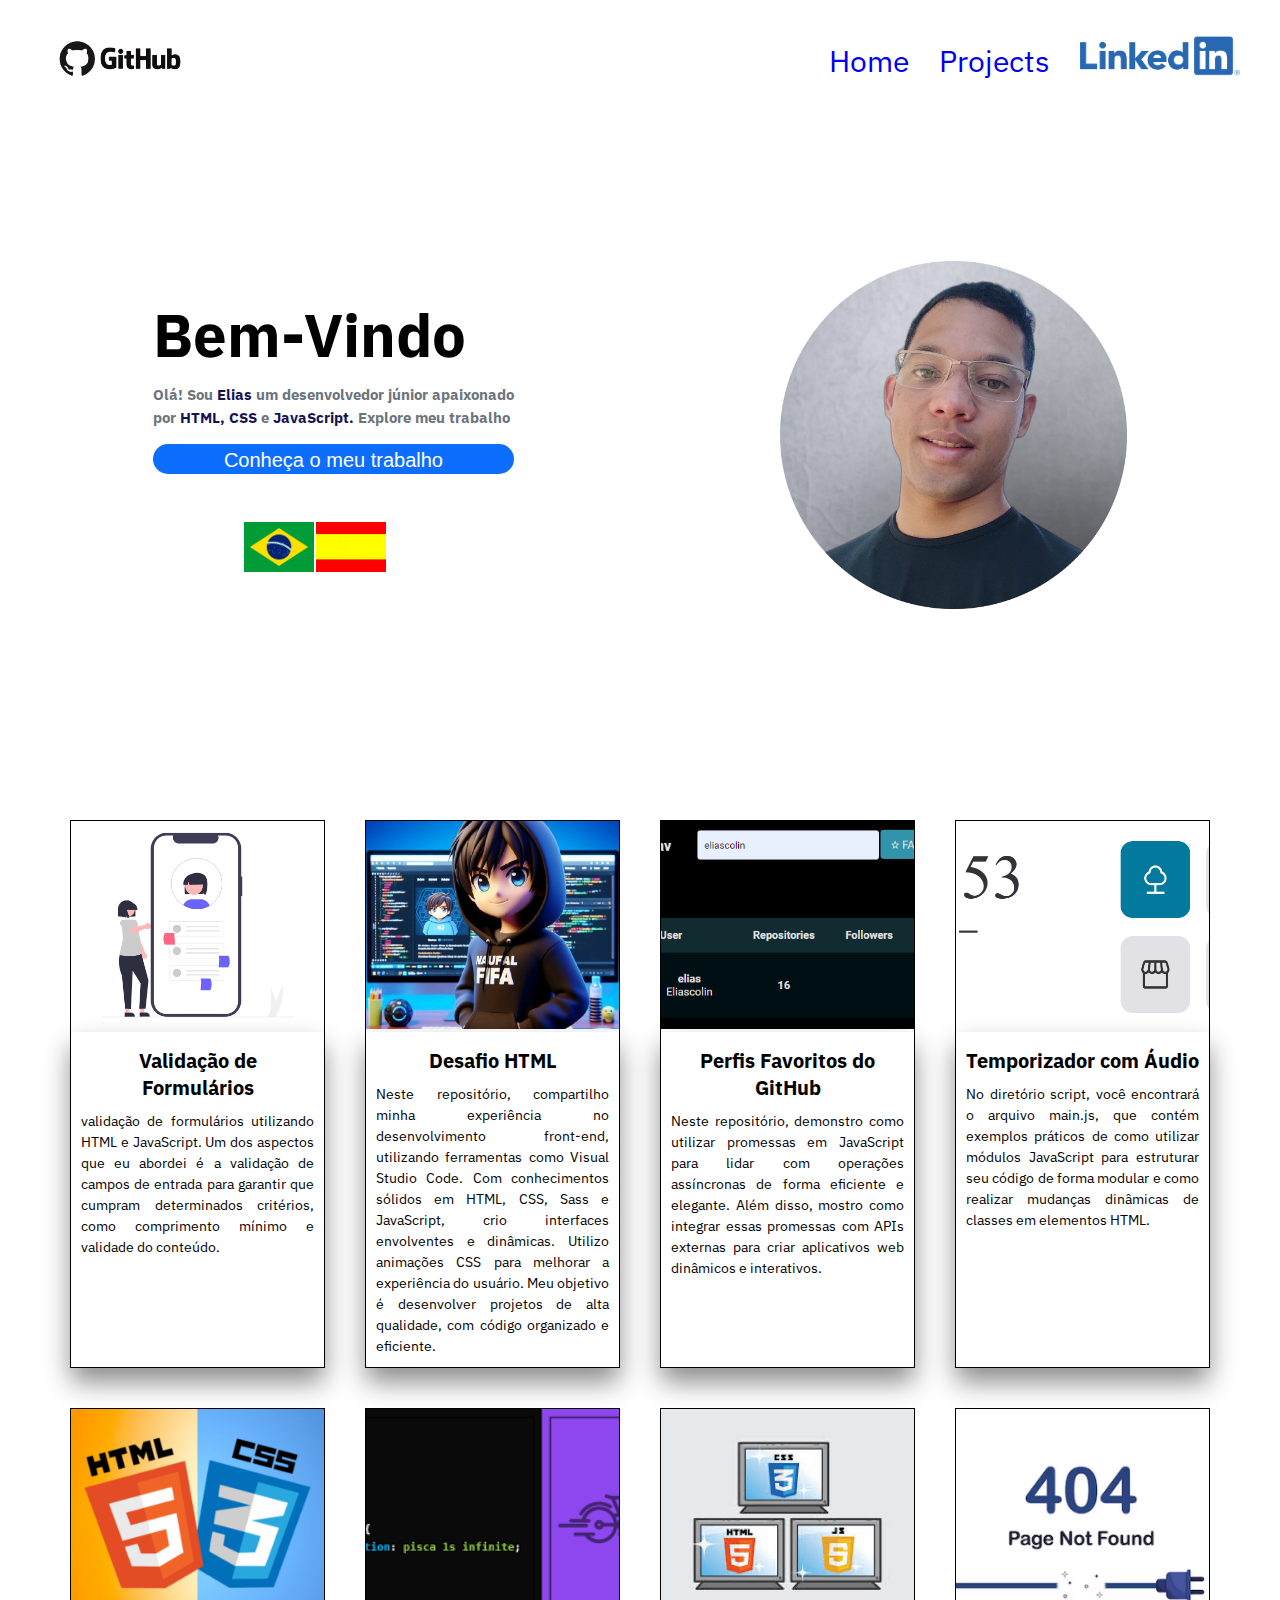
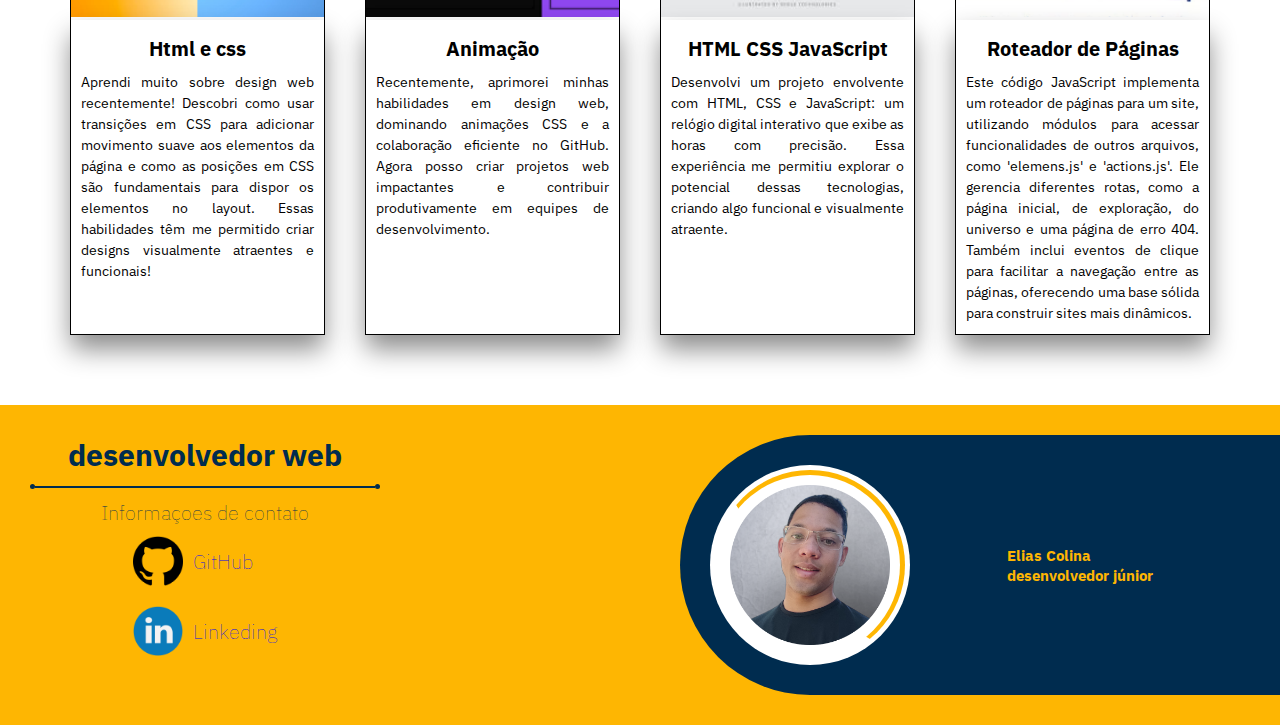
==== commit 1aafb1ec: "responsividad em footer .imagem_contato" ====
--- a/index.html
+++ b/index.html
@@ -292,11 +292,13 @@
 
 <h3>
 
-Elias Colina desenvolvedor júnior
+Elias Colina
 
 
 </h3>
 
+<h3> desenvolvedor júnior</h3>
+
 
 </div>
 
--- a/style/style.css
+++ b/style/style.css
@@ -292,15 +292,24 @@
 
         padding: 3rem;
 
-
-    }
-
-}
-
-
-
-
-@media (max-width:550px) {
+gap: 2rem;
+    }
+
+}
+
+@media (max-width:850px) {
+
+    #Projects {
+
+        grid-template-columns: repeat(3, 1fr);
+
+
+    }
+
+}
+
+
+@media (max-width:655px) {
 
     #Projects {
 
@@ -519,6 +528,71 @@
     align-items: center;
     
 
+
+}
+
+
+
+@media (max-width:740px) {
+
+    footer  {
+
+      flex-direction: column;
+      gap: 1rem;
+
+    }
+
+    footer .imagem_contato{
+
+width: 100%;
+
+
+    }
+
+    .texNameFooter{
+
+text-align: center;
+
+
+
+    }
+ 
+
+}
+
+@media (max-width:650px) {
+
+    footer .imagem_contato {
+
+      width: 100%;
+
+    }
+
+    footer{
+
+gap: 1rem;
+
+    }
+
+}
+
+
+
+@media (max-width:550px) {
+
+    footer .imagem_contato {
+
+      padding: 3%;
+
+    }
+
+    .texNameFooter{
+
+width: 15rem;
+
+
+
+    }
 
 }
 
